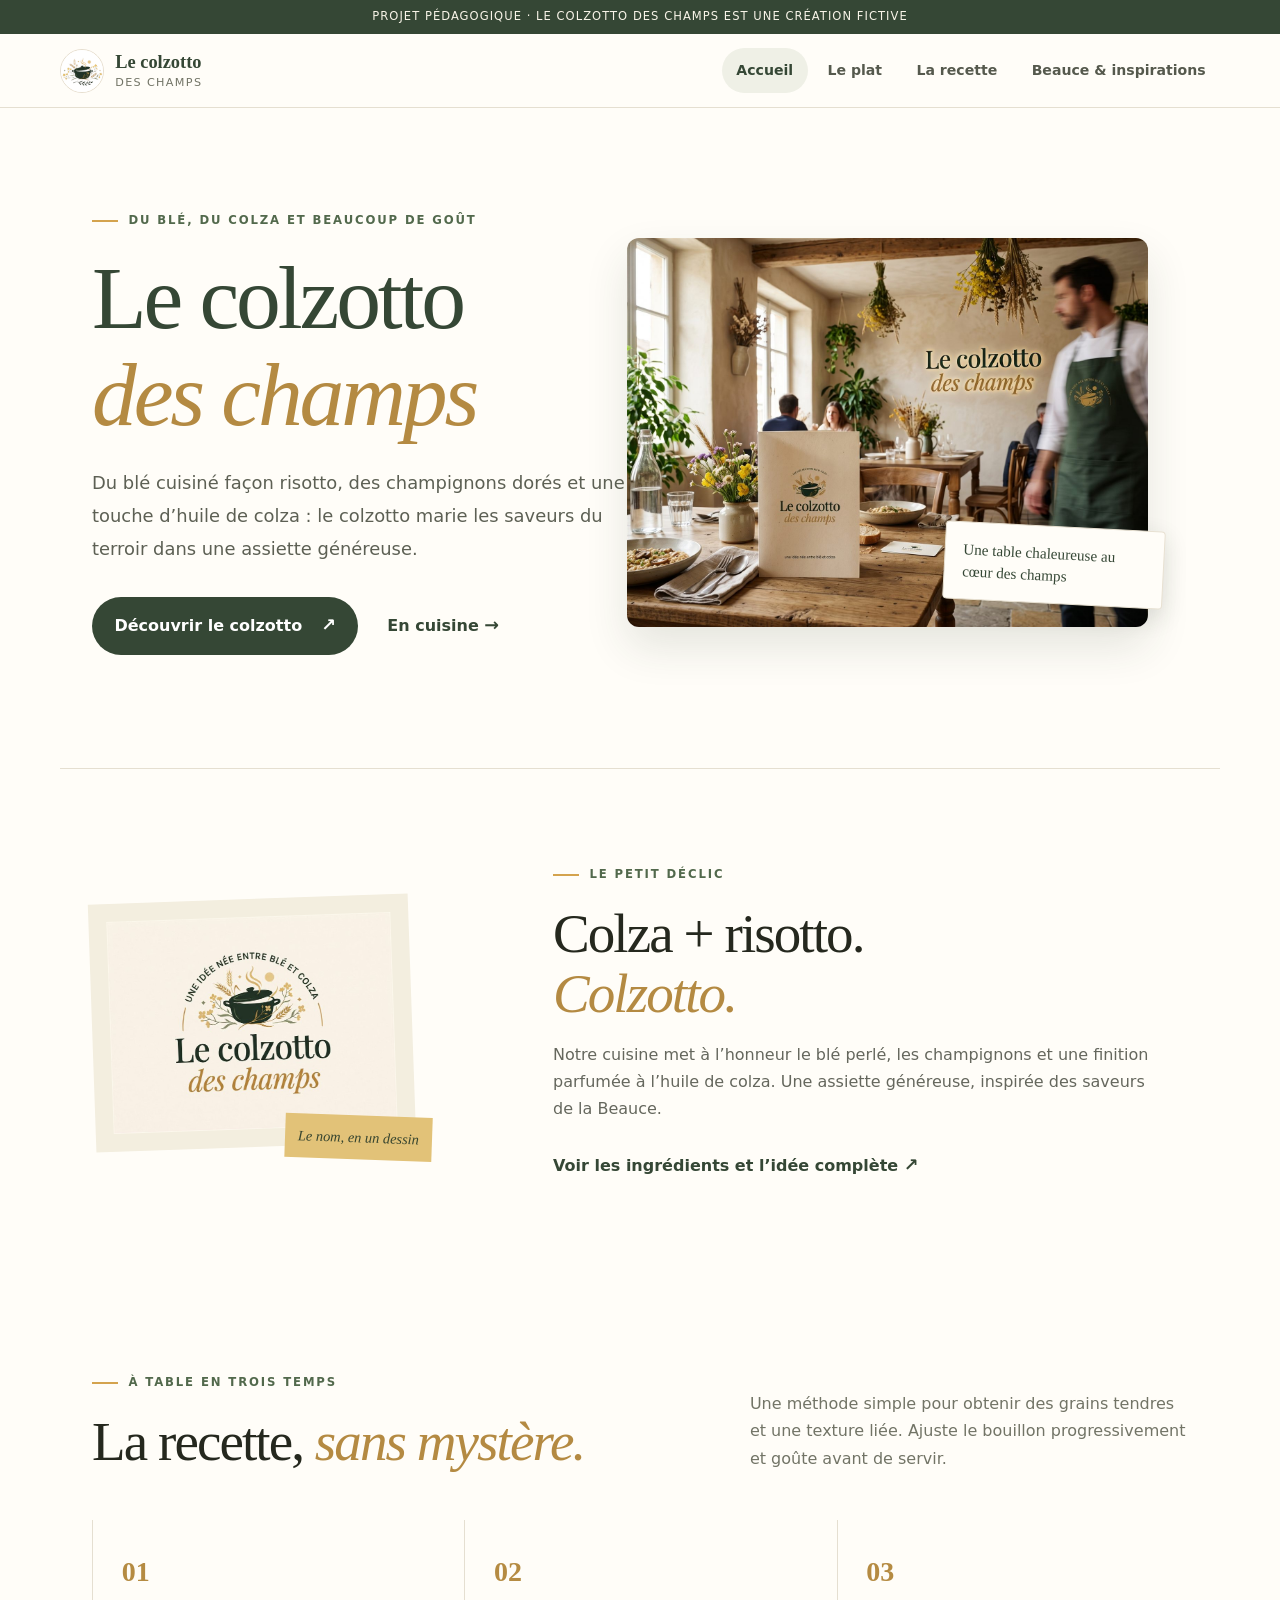
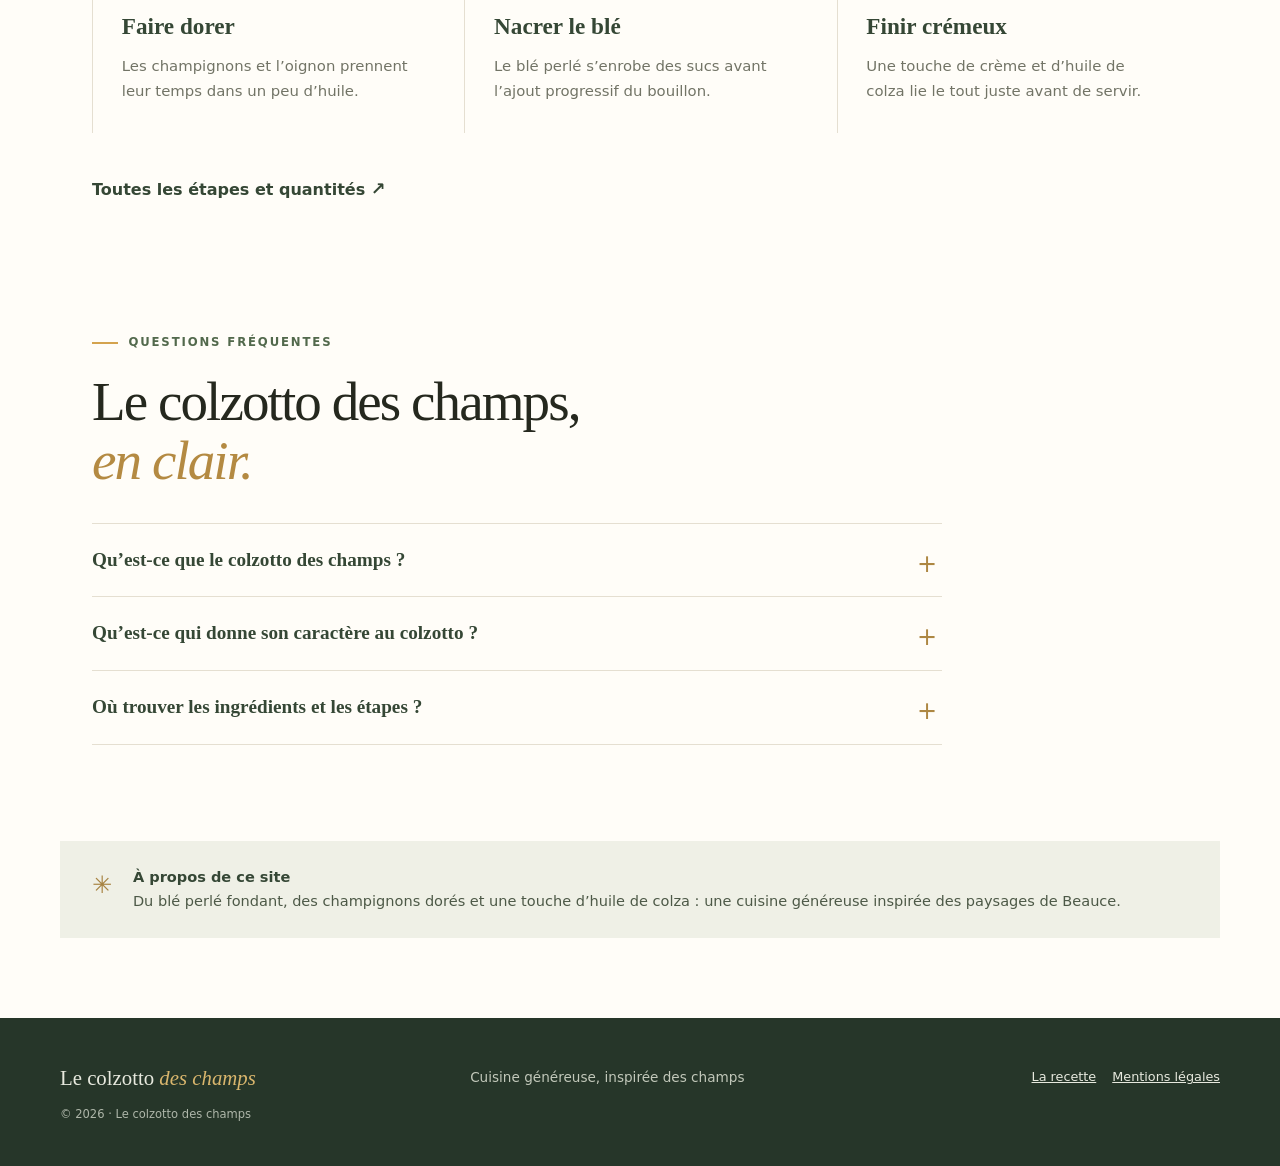
==== index.html @ 381b170e "Initial commit" ====
<!doctype html>
<html lang="fr">
<head>
  <meta charset="utf-8">
  <meta name="viewport" content="width=device-width, initial-scale=1">
  <meta name="theme-color" content="#f5f1e7">
  <meta name="description" content="Découvrez le colzotto des champs : blé perlé crémeux, champignons dorés et huile de colza, inspirés des saveurs de Beauce.">
  <title>Le colzotto des champs — Cuisine de Beauce</title>
  <link rel="icon" href="img/colzotto.svg" type="image/svg+xml">
  <link rel="stylesheet" href="css/style.css">
  
</head>
<body>
  <div class="fiction-strip">Projet pédagogique · Le colzotto des champs est une création fictive</div>
  <header class="site-header"><a class="brand" href="index.html" aria-label="Le colzotto des champs, accueil"><img src="img/Logo-mark.png" alt="" width="48" height="48"><span><strong>Le colzotto</strong><small>des champs</small></span></a>
    <button class="menu-toggle" type="button" aria-expanded="false" aria-controls="menu" aria-label="Ouvrir le menu"><i></i><i></i></button>
    <nav aria-label="Navigation principale"><ul id="menu"><li><a aria-current="page" href="index.html">Accueil</a></li><li><a href="le-plat.html">Le plat</a></li><li><a href="recette.html">La recette</a></li><li><a href="beauce.html">Beauce & inspirations</a></li></ul></nav>
  </header>
  <main>
    <section class="hero"><div class="hero-copy"><p class="eyebrow"><span></span> Du blé, du colza et beaucoup de goût</p><h1>Le colzotto<br><em>des champs</em></h1><p class="hero-lead">Du blé cuisiné façon risotto, des champignons dorés et une touche d’huile de colza : le colzotto marie les saveurs du terroir dans une assiette généreuse.</p><div class="hero-actions"><a class="button" href="le-plat.html">Découvrir le colzotto <span aria-hidden="true">↗</span></a><a class="text-link" href="recette.html">En cuisine <span aria-hidden="true">→</span></a></div></div>
      <figure class="hero-art restaurant-portrait"><img src="img/ImageRestaurant-web.jpg" alt="Salle lumineuse aux tables en bois et à la décoration végétale" width="1500" height="1120" fetchpriority="high"><figcaption class="art-note">Une table chaleureuse au cœur des champs</figcaption></figure>
    </section>
    <section class="origin-section section"><div class="origin-logo"><img src="img/Logo-web.jpg" alt="Emblème du colzotto des champs, une marmite entourée de blé et de fleurs de colza" loading="lazy"><span>Le nom, en un dessin</span></div><div class="origin-copy"><p class="eyebrow"><span></span> Le petit déclic</p><h2>Colza + risotto.<br><em>Colzotto.</em></h2><p>Notre cuisine met à l’honneur le blé perlé, les champignons et une finition parfumée à l’huile de colza. Une assiette généreuse, inspirée des saveurs de la Beauce.</p><a class="under-link" href="le-plat.html">Voir les ingrédients et l’idée complète <span>↗</span></a></div></section>
    <section class="steps section"><div class="section-heading"><div><p class="eyebrow"><span></span> À table en trois temps</p><h2>La recette, <em>sans mystère.</em></h2></div><p>Une méthode simple pour obtenir des grains tendres et une texture liée. Ajuste le bouillon progressivement et goûte avant de servir.</p></div><div class="steps-grid"><article><b>01</b><h3>Faire dorer</h3><p>Les champignons et l’oignon prennent leur temps dans un peu d’huile.</p></article><article><b>02</b><h3>Nacrer le blé</h3><p>Le blé perlé s’enrobe des sucs avant l’ajout progressif du bouillon.</p></article><article><b>03</b><h3>Finir crémeux</h3><p>Une touche de crème et d’huile de colza lie le tout juste avant de servir.</p></article></div><a class="under-link" href="recette.html">Toutes les étapes et quantités <span>↗</span></a></section>
    <section class="faq section" aria-labelledby="faq-title"><p class="eyebrow"><span></span> Questions fréquentes</p><h2 id="faq-title">Le colzotto des champs,<br><em>en clair.</em></h2><div class="faq-list"><details><summary>Qu’est-ce que le colzotto des champs ?</summary><p>Le colzotto associe du blé perlé cuit doucement dans un bouillon, des champignons, de l’oignon, une pointe de crème et une touche d’huile de colza.</p></details><details><summary>Qu’est-ce qui donne son caractère au colzotto ?</summary><p>Le blé perlé cuit doucement dans le bouillon, puis les champignons dorés et l’huile de colza apportent profondeur et caractère.</p></details><details><summary>Où trouver les ingrédients et les étapes ?</summary><p>La <a href="recette.html">recette détaillée du colzotto</a> donne les quantités pour deux personnes, le temps estimé et chaque étape de préparation.</p></details></div></section>
    <section class="notice"><span aria-hidden="true">✳</span><p><strong>À propos de ce site</strong><br>Du blé perlé fondant, des champignons dorés et une touche d’huile de colza : une cuisine généreuse inspirée des paysages de Beauce.</p></section>
  </main>
  <footer class="site-footer"><a class="footer-brand" href="index.html">Le colzotto <em>des champs</em></a><p>Cuisine généreuse, inspirée des champs</p><nav aria-label="Liens de pied de page"><a href="recette.html">La recette</a><a href="mentions-legales.html">Mentions légales</a></nav><small>© 2026 · Le colzotto des champs</small></footer>
  <script src="js/menu.js" defer></script>
</body></html>
---- css/style.css ----
:root{--cream:#f5f1e7;--paper:#fffdf8;--ink:#25281e;--muted:#727466;--green:#354735;--green2:#52694c;--gold:#d4a34e;--line:#e5dfd1;--serif:Georgia,'Times New Roman',serif;--sans:system-ui,-apple-system,BlinkMacSystemFont,'Segoe UI',Arial,sans-serif;--wide:1160px}
*{box-sizing:border-box}html{scroll-behavior:smooth}body{margin:0;background:var(--paper);color:var(--ink);font-family:var(--sans);line-height:1.7}img{display:block;max-width:100%}a{color:inherit}button,a{-webkit-tap-highlight-color:transparent}.fiction-strip{padding:.45rem 1rem;background:var(--green);color:#f8f4e8;text-align:center;font-size:.72rem;letter-spacing:.09em;text-transform:uppercase}.site-header{position:sticky;top:0;z-index:10;display:flex;align-items:center;justify-content:space-between;gap:2rem;padding:.9rem max(1.5rem,calc((100% - var(--wide))/2));background:rgba(255,253,248,.96);border-bottom:1px solid var(--line);backdrop-filter:blur(12px)}.brand{display:flex;align-items:center;gap:.7rem;text-decoration:none;color:var(--green);line-height:1.1}.brand img{width:44px;height:44px}.brand strong,.brand small{display:block}.brand strong{font-family:var(--serif);font-size:1.15rem}.brand small{margin-top:.25rem;color:var(--muted);font-size:.7rem;letter-spacing:.12em;text-transform:uppercase}.site-header nav ul{display:flex;align-items:center;gap:.35rem;margin:0;padding:0;list-style:none}.site-header nav a{display:block;padding:.65rem .9rem;border-radius:99px;text-decoration:none;font-size:.88rem;font-weight:600;color:#55594d}.site-header nav a:hover,.site-header nav a[aria-current=page]{background:#eff0e6;color:var(--green)}.menu-toggle{display:none;width:44px;height:44px;border:1px solid var(--line);border-radius:50%;background:none}.menu-toggle i{display:block;width:17px;height:1px;margin:5px auto;background:var(--green)}main{overflow:hidden}.hero{display:grid;grid-template-columns:1.02fr .98fr;align-items:center;gap:2rem;max-width:var(--wide);min-height:660px;margin:auto;padding:3.3rem 2rem 4rem}.hero-copy{position:relative;z-index:1;padding:2rem 0}.eyebrow{display:flex;align-items:center;gap:.65rem;margin:0 0 1.2rem;color:var(--green2);font-size:.73rem;font-weight:700;letter-spacing:.16em;text-transform:uppercase}.eyebrow>span{width:26px;height:2px;background:var(--gold)}h1,h2,h3,p{margin-top:0}h1,h2{font-family:var(--serif);font-weight:500;letter-spacing:-.035em;line-height:1.08}h1{margin-bottom:1.4rem;color:var(--green);font-size:clamp(3.3rem,7vw,6.2rem)}h1 em,h2 em{color:#b48a42;font-weight:500}h2{font-size:clamp(2.2rem,4.3vw,3.55rem)}.hero-lead{max-width:570px;color:#5d6054;font-size:1.12rem;line-height:1.85}.hero-actions{display:flex;align-items:center;gap:1.8rem;margin-top:2rem}.button{display:inline-flex;align-items:center;gap:1.2rem;min-height:52px;padding:.85rem 1.4rem;border-radius:99px;background:var(--green);color:white;text-decoration:none;font-weight:700;transition:transform .2s,background .2s}.button:hover{transform:translateY(-2px);background:#253426}.button span,.under-link span,.text-link span{font-size:1.1rem}.text-link,.under-link{color:var(--green);font-weight:700;text-decoration:none}.text-link:hover,.under-link:hover{text-decoration:underline;text-underline-offset:4px}.hero-art{position:relative;justify-self:end;width:min(100%,560px)}.hero-art img{width:100%;height:auto}.art-note{position:absolute;right:0;bottom:12%;padding:.8rem 1rem;border:1px solid #e8e1d2;border-radius:4px;background:var(--paper);color:var(--green);font-family:var(--serif);font-size:.9rem;line-height:1.45;transform:rotate(3deg)}.section{max-width:var(--wide);margin:auto;padding:6rem 2rem}.intro{display:grid;grid-template-columns:.55fr 1.45fr;gap:3rem;border-top:1px solid var(--line)}.section-kicker{color:#a78342;font-size:.7rem;font-weight:700;letter-spacing:.16em;text-transform:uppercase}.intro h2{margin-bottom:1.4rem}.intro>div:last-child>p:not(.section-kicker){max-width:690px;color:#65675d}.under-link{display:inline-block;margin-top:.8rem}.steps .section-heading{display:grid;grid-template-columns:1fr .7fr;align-items:end;gap:2rem;margin-bottom:3rem}.section-heading h2{margin:0}.section-heading>p{max-width:440px;margin:0;color:var(--muted)}.steps-grid{display:grid;grid-template-columns:repeat(3,1fr);gap:1.3rem;margin-bottom:1.8rem}.steps-grid article{padding:1.8rem;border:1px solid var(--line);background:#fffefa}.steps-grid b{display:grid;width:43px;height:43px;place-items:center;border-radius:50%;background:#eff0e6;color:var(--green);font-size:.78rem}.steps-grid h3{margin:1.35rem 0 .45rem;font-family:var(--serif);font-size:1.45rem;font-weight:600;color:var(--green)}.steps-grid p{margin:0;color:var(--muted);font-size:.93rem}.notice{display:flex;align-items:flex-start;gap:1.3rem;max-width:var(--wide);margin:0 auto 5rem;padding:1.5rem 2rem;background:#eff0e6;color:#4d5947}.notice>span{color:#a78342;font-size:1.5rem}.notice p{margin:0;font-size:.91rem}.notice strong{color:var(--green)}.site-footer{display:grid;grid-template-columns:1fr 1.4fr auto;align-items:center;gap:.6rem 2rem;padding:2.6rem max(2rem,calc((100% - var(--wide))/2));background:#263629;color:#e7e9de}.footer-brand{font-family:var(--serif);font-size:1.3rem;text-decoration:none}.footer-brand em{color:#d9b66d}.site-footer>p{margin:0;color:#c2c8ba;font-size:.85rem}.site-footer nav{display:flex;gap:1rem;justify-self:end}.site-footer nav a{color:#e7e9de;font-size:.8rem}.site-footer small{grid-column:1/-1;color:#aeb6a9;font-size:.72rem}.page-hero{position:relative;max-width:var(--wide);min-height:390px;margin:auto;padding:5.5rem 2rem 3rem}.page-hero h1{font-size:clamp(3.1rem,6vw,5.3rem)}.page-hero .hero-lead{max-width:680px}.breadcrumb{margin-top:2.6rem;color:#929386;font-size:.78rem}.breadcrumb a{color:var(--green);text-decoration:none}.breadcrumb span{padding:0 .4rem}.content-split{display:grid;grid-template-columns:1.15fr .85fr;gap:5rem;align-items:center;padding-top:3rem}.content-copy h2{margin-bottom:1.5rem}.content-copy>p:not(.section-kicker){color:#65675d}.inline-note{margin-top:1.8rem;padding:1.2rem 1.4rem;border-left:3px solid var(--gold);background:#f4f1e8;color:#5d6054;font-size:.9rem}.ingredient-card{padding:2rem;border:1px solid var(--line);background:#fffefa}.ingredient-card>.eyebrow{margin-bottom:1rem}.ingredient-list{margin:0;padding:0;list-style:none}.ingredient-list li{display:flex;align-items:center;gap:1rem;padding:1rem 0;border-bottom:1px solid var(--line)}.ingredient-list li>span{color:#b08b47;font-family:var(--serif);font-size:1.1rem}.ingredient-list strong,.ingredient-list small{display:block}.ingredient-list strong{color:var(--green)}.ingredient-list small{color:var(--muted);font-size:.8rem}.quote-panel{max-width:850px;margin:1rem auto 4rem;padding:4rem 2rem;text-align:center}.quote-mark{color:#c49d54;font-family:var(--serif);font-size:5rem;line-height:.7}.quote-panel blockquote{margin:1rem auto;max-width:700px;color:var(--green);font-family:var(--serif);font-size:clamp(1.6rem,3vw,2.4rem);line-height:1.35}.quote-panel p{color:var(--muted);font-size:.8rem}.next-card{display:flex;align-items:center;justify-content:space-between;gap:2rem;max-width:var(--wide);margin:0 auto 5rem;padding:2.5rem;background:#eff0e6}.next-card h2{margin-bottom:.6rem;font-size:2.1rem;color:var(--green)}.next-card p:not(.eyebrow){margin:0;color:var(--muted)}.next-card .eyebrow{margin-bottom:.7rem}.recipe-hero{min-height:450px}.recipe-facts{display:flex;flex-wrap:wrap;gap:.7rem;margin-top:1.5rem}.recipe-facts span{padding:.5rem .85rem;border:1px solid var(--line);border-radius:99px;color:var(--green);font-size:.82rem}.recipe-layout{display:grid;grid-template-columns:.75fr 1.25fr;gap:5rem;padding-top:3rem}.recipe-aside{align-self:start;padding:1.8rem;background:#eff0e6}.recipe-aside h2,.method h2{margin-bottom:.5rem;color:var(--green);font-size:2.2rem}.recipe-aside>p:not(.section-kicker){color:var(--muted);font-size:.9rem}.check-list{margin:1.5rem 0;padding:0;list-style:none}.check-list li{position:relative;padding:.6rem 0 .6rem 1.6rem;border-bottom:1px solid #dfe2d5;font-size:.9rem}.check-list li::before{position:absolute;left:0;content:'✓';color:#a78342;font-weight:700}.method-step{display:grid;grid-template-columns:48px 1fr;gap:1rem;padding:1.65rem 0;border-bottom:1px solid var(--line)}.method-step>span{display:grid;width:40px;height:40px;place-items:center;border-radius:50%;background:#eff0e6;color:var(--green);font-size:.78rem;font-weight:700}.method-step h3{margin:0 0 .35rem;color:var(--green);font-family:var(--serif);font-size:1.3rem}.method-step p{margin:0;color:#66685d;font-size:.94rem}.tip-row{display:grid;grid-template-columns:1fr 1fr;gap:1.5rem;max-width:var(--wide);margin:0 auto 3rem;padding:0 2rem}.tip-row>div{padding:1.6rem;border:1px solid var(--line)}.tip-icon{color:#b08b47}.tip-row h3{margin:.5rem 0;color:var(--green);font-family:var(--serif);font-size:1.25rem}.tip-row p{margin:0;color:var(--muted);font-size:.9rem}.beauce-hero{background:radial-gradient(ellipse at 90% 20%,#eeebd9 0,transparent 42%)}.beauce-content{padding-top:4rem}.landscape-card{padding:1rem;background:#f2f0e6}.landscape-card p{margin:.7rem .3rem .2rem;color:var(--muted);font-size:.76rem}.legal-content{max-width:900px;padding-top:2rem}.legal-alert{padding:1rem 1.3rem;background:#f7edcf;color:#66552f;font-size:.9rem}.legal-content article{padding:1.4rem 0;border-bottom:1px solid var(--line)}.legal-content h2{margin-bottom:.6rem;color:var(--green);font-size:1.55rem}.legal-content article p{margin:0;color:#66685d}.legal-content a{color:var(--green)}@media(max-width:850px){.site-header{padding:.8rem 1.25rem}.menu-toggle{display:block}.site-header nav ul{display:none;position:absolute;top:calc(100% + .35rem);right:1rem;left:1rem;align-items:stretch;padding:.7rem;border:1px solid var(--line);background:var(--paper);box-shadow:0 12px 30px #1823151c}.site-header nav ul.show{display:flex;flex-direction:column}.site-header nav a{border-radius:8px}.hero{min-height:auto;padding:4rem 1.5rem 3rem}.hero-art{width:100%}.intro,.content-split,.recipe-layout{gap:2.5rem}.page-hero{padding:4rem 1.5rem 2rem}.site-footer{padding-inline:1.5rem}}@media(max-width:620px){.fiction-strip{font-size:.62rem}.hero{grid-template-columns:1fr;gap:0;padding-top:2.3rem}.hero-copy{padding:1rem 0 0}.hero h1{font-size:clamp(3.4rem,16vw,5rem)}.hero-art{justify-self:center;width:min(100%,440px);margin-top:-1rem}.art-note{right:2%;bottom:8%}.hero-actions{align-items:flex-start;flex-direction:column;gap:1rem}.intro,.content-split,.recipe-layout{grid-template-columns:1fr}.section{padding:4rem 1.4rem}.intro{gap:1rem}.steps .section-heading{grid-template-columns:1fr;gap:1rem}.steps-grid{grid-template-columns:1fr}.steps-grid article{padding:1.3rem}.notice{margin:0 1.2rem 3rem;padding:1.2rem}.site-footer{grid-template-columns:1fr;gap:.6rem;padding:2rem 1.4rem}.site-footer nav{justify-self:start;margin:.5rem 0}.site-footer small{grid-column:auto;margin-top:.5rem}.page-hero{min-height:auto;padding:3.5rem 1.4rem 2rem}.page-hero h1{font-size:clamp(3rem,13vw,4.5rem)}.breadcrumb{margin-top:1.8rem}.ingredient-card{padding:1.4rem}.quote-panel{padding:3rem 1.4rem}.next-card{align-items:flex-start;flex-direction:column;margin-inline:1.2rem;padding:1.5rem}.recipe-aside{padding:1.4rem}.tip-row{grid-template-columns:1fr;padding:0 1.4rem}.legal-content{padding-top:1rem}}
@media(prefers-reduced-motion:reduce){html{scroll-behavior:auto}*,*::before,*::after{transition:none!important}}
/* Signature visuelle et navigation éditoriale. */
.brand img{border:1px solid #e6decf;border-radius:50%;object-fit:cover;object-position:center;background:#f5f1e7}
.art-note small{color:#77786b;font-family:var(--sans);font-size:.68rem;font-weight:500}
.origin-section{display:grid;grid-template-columns:.75fr 1.25fr;align-items:center;gap:5rem;border-top:1px solid var(--line)}
.origin-logo{position:relative;max-width:320px;padding:1.1rem;background:#f3eedf;transform:rotate(-2deg)}
.origin-logo img{width:100%;height:auto}
.origin-logo span{position:absolute;right:-1rem;bottom:-1rem;padding:.6rem .8rem;background:#e2c278;color:#37452f;font-family:var(--serif);font-size:.9rem;font-style:italic;transform:rotate(4deg)}
.origin-copy h2{margin-bottom:1.1rem}.origin-copy>p:not(.eyebrow){max-width:600px;color:#65675d}








.steps-grid article{border:0;border-left:1px solid var(--line);background:transparent}.steps-grid b{width:auto;height:auto;display:block;border-radius:0;background:none;color:#b58b42;font-family:var(--serif);font-size:1.75rem}
.steps-grid h3{margin-top:.7rem}
.recipe-hero{display:grid;grid-template-columns:1fr .9fr;align-items:center;gap:3rem;min-height:auto;padding-block:3.8rem}
.recipe-photo{margin:0}.recipe-photo img{width:100%;aspect-ratio:1.2/1;object-fit:cover;border-radius:48% 48% 8px 8px;box-shadow:0 22px 45px #26362921}
.recipe-photo figcaption,.landscape-card figcaption{margin-top:.8rem;color:#63665b;font-family:var(--serif);font-size:.9rem;font-style:italic}
.recipe-photo figcaption span,.landscape-card figcaption span{display:block;margin-top:.15rem;color:#898a7f;font-family:var(--sans);font-size:.7rem;font-style:normal}
.recipe-heading h1{font-size:clamp(3rem,5.2vw,5rem)}
.recipe-layout{align-items:start}
.recipe-aside{background:#f3efdf;border:0;border-radius:0 36px 0 0}
.recipe-aside h2{font-size:2.4rem}
.recipe-aside-note{padding:1rem 1.1rem;background:#e5e8db;color:#56604c;font-size:.86rem;line-height:1.6}
.recipe-aside-note strong{color:var(--green)}
.method-title{margin-bottom:1.4rem}.method-title h2{font-family:var(--serif);font-size:2.5rem;color:var(--green)}.method-title>p:last-child{max-width:520px;color:var(--muted)}
.method-step{position:relative;grid-template-columns:54px 1fr;padding:1.5rem 0;border-bottom:0}
.method-step::after{position:absolute;top:4.5rem;bottom:0;left:19px;width:1px;background:#ded6c5;content:''}
.method-step:last-of-type::after{display:none}
.method-step>span{z-index:1;width:40px;height:40px;border:1px solid #d8bd7e;border-radius:50%;background:var(--paper);color:#8b6c35}
.cook-note{display:flex;gap:1rem;margin-top:1.2rem;padding:1.2rem 1.4rem;background:#eff0e6;color:#4d5947}
.cook-note>span{color:#ac8845}.cook-note p{margin:0;font-size:.9rem}.cook-note strong{color:var(--green)}
.landscape-card{margin:0}.landscape-card img{width:100%;aspect-ratio:4/3;object-fit:cover}
.page-back{display:flex;align-items:center;gap:.5rem;width:min(var(--wide),100%);margin:0 auto;padding:.8rem 2rem;color:var(--green);font-size:.85rem;font-weight:700;text-decoration:none}
.page-back span{display:grid;width:28px;height:28px;place-items:center;border:1px solid var(--line);border-radius:50%;transition:transform .18s}
.page-back:hover span{transform:translateX(-3px)}
.faq{padding-top:2rem}
.faq h2{margin-bottom:2rem}
.faq-list{max-width:850px;border-top:1px solid var(--line)}
.faq-list details{border-bottom:1px solid var(--line)}
.faq-list summary{position:relative;padding:1.25rem 2.5rem 1.25rem 0;color:var(--green);font-family:var(--serif);font-size:1.2rem;font-weight:600;cursor:pointer;list-style:none}
.faq-list summary::-webkit-details-marker{display:none}
.faq-list summary::after{position:absolute;right:.3rem;content:'+';color:#ad8742;font-family:var(--sans);font-size:1.5rem;font-weight:400}
.faq-list details[open] summary::after{content:'−'}
.faq-list details p{max-width:740px;margin:0;padding:0 2rem 1.35rem 0;color:var(--muted);font-size:.95rem}
.faq-list a{color:var(--green);font-weight:700;text-underline-offset:3px}
@media(max-width:850px){.recipe-hero{grid-template-columns:1fr 1fr;gap:1.5rem}.origin-section{gap:2.5rem}}
@media(max-width:620px){.page-back{padding:.65rem 1.4rem}.faq{padding-top:1rem}.faq-list summary{font-size:1.08rem}.origin-section{grid-template-columns:1fr;gap:1.8rem}.origin-logo{width:min(75%,300px);justify-self:center}.steps-grid article{padding:1.2rem 0 1.2rem 1.1rem}.steps-grid article:first-child{border-left:0;padding-left:0}.recipe-hero{grid-template-columns:1fr;gap:1.8rem;padding-top:2.5rem}.recipe-photo{width:min(100%,440px);justify-self:center}.recipe-photo img{aspect-ratio:1/1}.recipe-heading h1{font-size:clamp(2.9rem,12vw,4rem)}.method-title h2{font-size:2rem}.method-step{grid-template-columns:45px 1fr;gap:.7rem}.method-step::after{left:18px}}

.restaurant-portrait img{display:block;width:100%;height:auto;aspect-ratio:auto;object-fit:contain;border-radius:12px;box-shadow:0 20px 44px #2b38271f}
.restaurant-portrait .art-note{right:-1rem;bottom:6%;max-width:220px;padding:1rem 1.1rem;background:#fffdf8;box-shadow:0 8px 24px #25342624;font-size:.95rem}
@media(max-width:620px){.restaurant-portrait{width:min(100%,480px);margin:0 auto}.restaurant-portrait .art-note{right:.5rem;bottom:4%}}
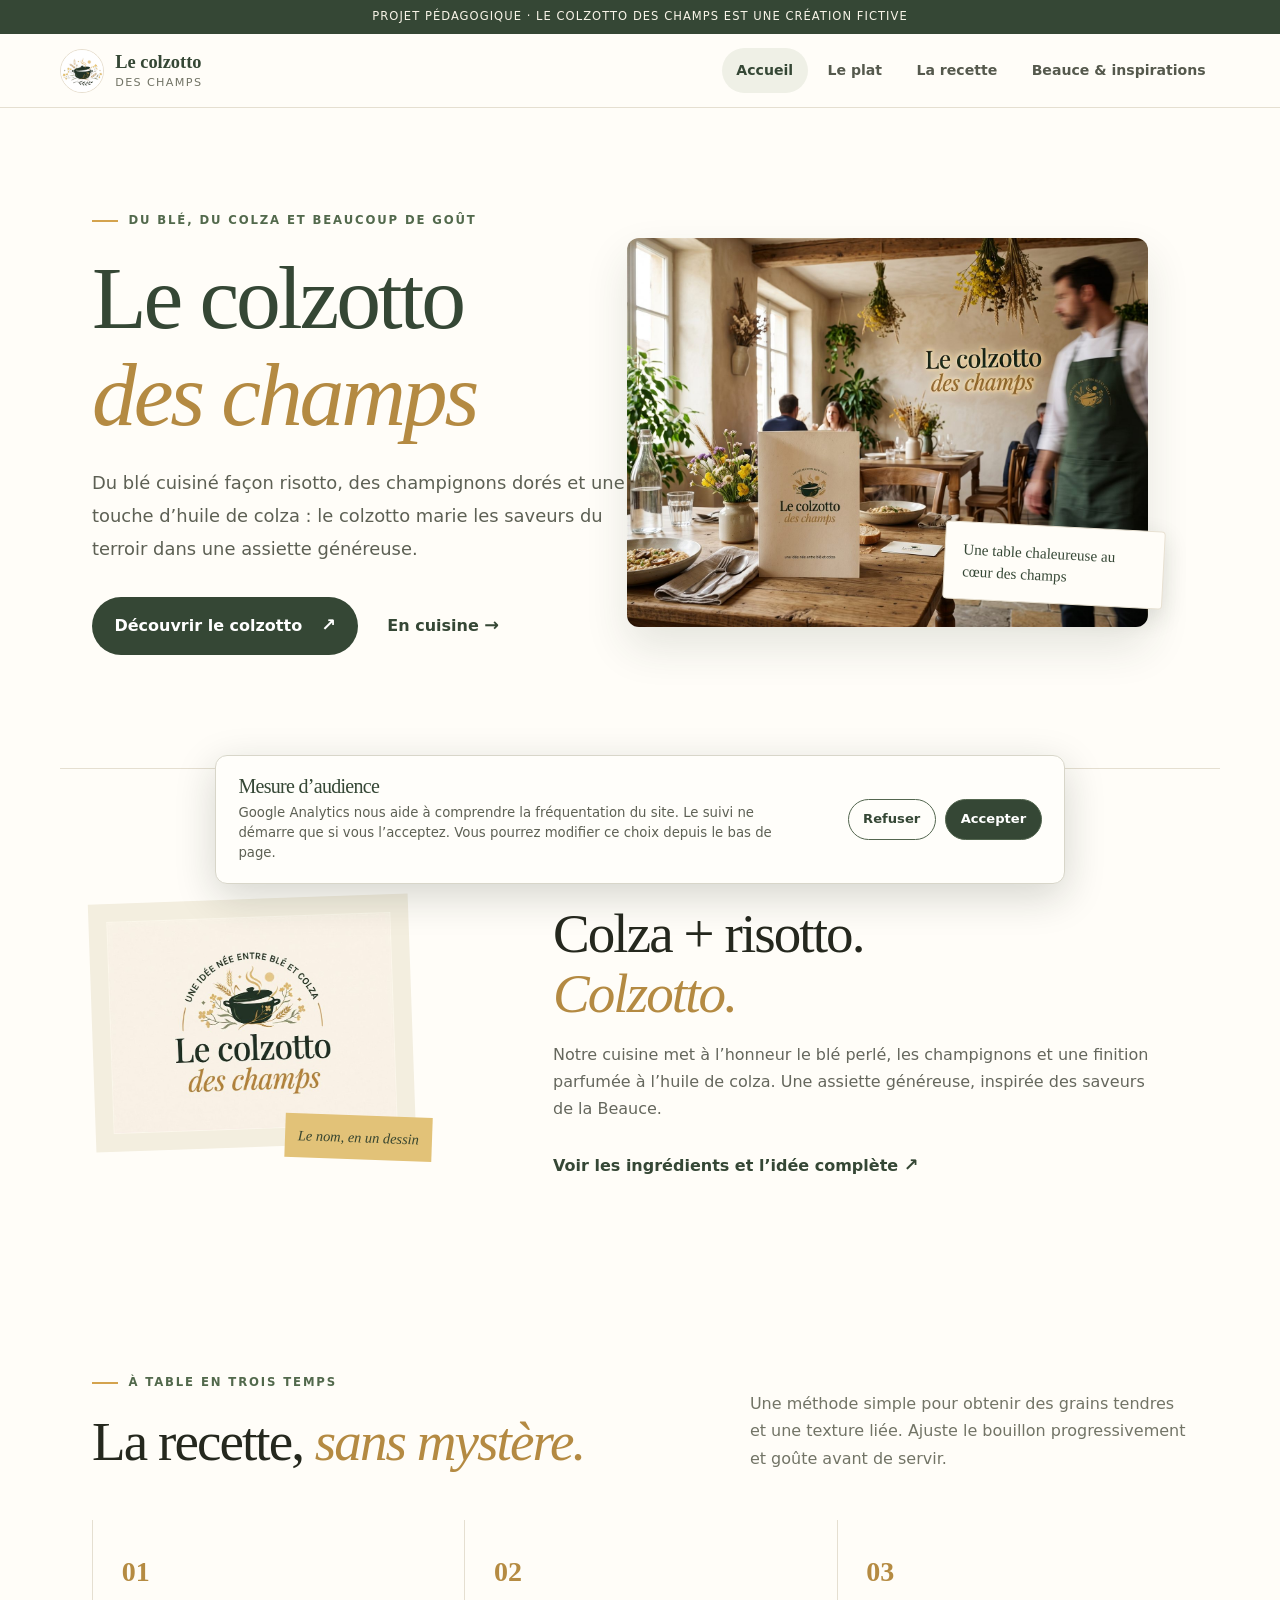
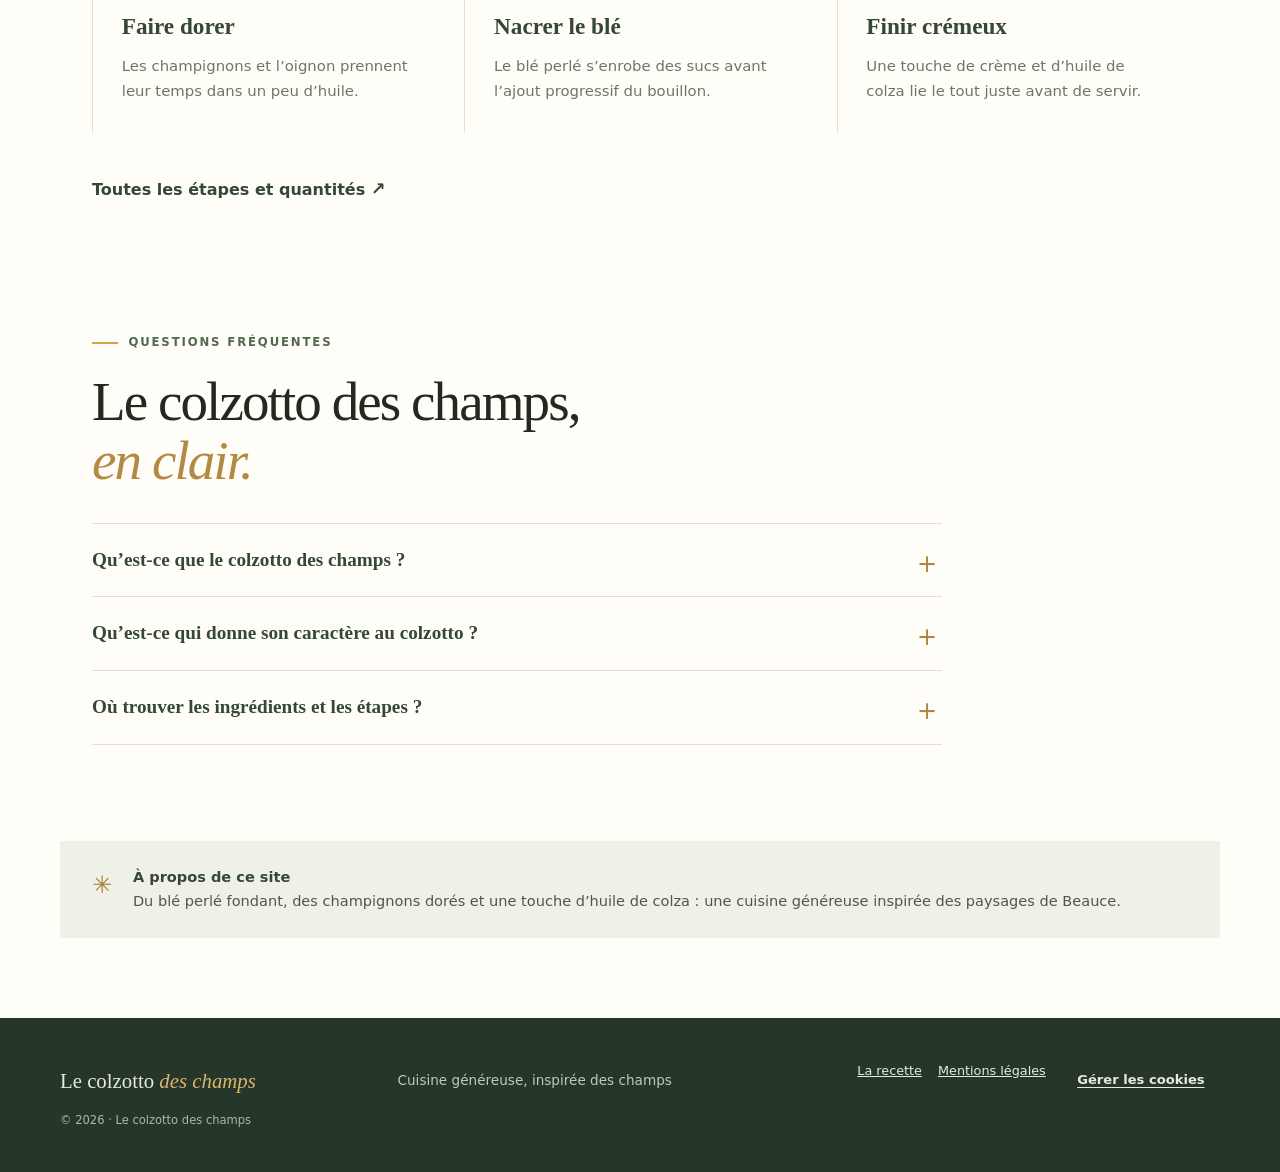
==== commit a62c7168: "Ajoute Google Analytics avec consentement" ====
--- a/index.html
+++ b/index.html
@@ -6,6 +6,13 @@
   <meta name="theme-color" content="#f5f1e7">
   <meta name="description" content="Découvrez le colzotto des champs : blé perlé crémeux, champignons dorés et huile de colza, inspirés des saveurs de Beauce.">
   <title>Le colzotto des champs — Cuisine de Beauce</title>
+  <link rel="canonical" href="https://lecolzottodeschamps.fr/">
+  <meta property="og:type" content="website">
+  <meta property="og:locale" content="fr_FR">
+  <meta property="og:title" content="Le colzotto des champs — Cuisine de Beauce">
+  <meta property="og:description" content="Découvrez le colzotto des champs : blé perlé crémeux, champignons dorés et huile de colza, inspirés des saveurs de Beauce.">
+  <meta property="og:url" content="https://lecolzottodeschamps.fr/">
+  <meta property="og:image" content="https://lecolzottodeschamps.fr/img/PlatColzotto-web.jpg">
   <link rel="icon" href="img/colzotto.svg" type="image/svg+xml">
   <link rel="stylesheet" href="css/style.css">
   
@@ -26,6 +33,7 @@
     <section class="notice"><span aria-hidden="true">✳</span><p><strong>À propos de ce site</strong><br>Du blé perlé fondant, des champignons dorés et une touche d’huile de colza : une cuisine généreuse inspirée des paysages de Beauce.</p></section>
   </main>
   <footer class="site-footer"><a class="footer-brand" href="index.html">Le colzotto <em>des champs</em></a><p>Cuisine généreuse, inspirée des champs</p><nav aria-label="Liens de pied de page"><a href="recette.html">La recette</a><a href="mentions-legales.html">Mentions légales</a></nav><small>© 2026 · Le colzotto des champs</small></footer>
+  <script src="js/analytics-consent.js" defer></script>
   <script src="js/menu.js" defer></script>
 </body></html>
 
--- a/css/style.css
+++ b/css/style.css
@@ -56,4 +56,5 @@
 .restaurant-portrait img{display:block;width:100%;height:auto;aspect-ratio:auto;object-fit:contain;border-radius:12px;box-shadow:0 20px 44px #2b38271f}
 .restaurant-portrait .art-note{right:-1rem;bottom:6%;max-width:220px;padding:1rem 1.1rem;background:#fffdf8;box-shadow:0 8px 24px #25342624;font-size:.95rem}
 @media(max-width:620px){.restaurant-portrait{width:min(100%,480px);margin:0 auto}.restaurant-portrait .art-note{right:.5rem;bottom:4%}}
+.analytics-consent{position:fixed;z-index:30;right:1rem;bottom:1rem;left:1rem;display:flex;align-items:center;justify-content:space-between;gap:1.5rem;max-width:850px;margin:auto;padding:1.25rem 1.4rem;border:1px solid #d8d6c9;border-radius:12px;background:#fffefa;color:var(--ink);box-shadow:0 12px 40px #1823152e}.analytics-consent__copy h2{margin:0 0 .35rem;color:var(--green);font-family:var(--serif);font-size:1.25rem}.analytics-consent__copy p{max-width:540px;margin:0;color:#5d6054;font-size:.83rem;line-height:1.5}.analytics-consent__actions{display:flex;flex-shrink:0;gap:.6rem}.analytics-consent button,.analytics-consent__settings{min-height:40px;padding:.55rem .9rem;border:1px solid #53664f;border-radius:99px;background:transparent;color:var(--green);font:inherit;font-size:.82rem;font-weight:700;cursor:pointer}.analytics-consent__actions button:last-child{background:var(--green);color:#fff}.analytics-consent button:hover,.analytics-consent__settings:hover{filter:brightness(.92)}.analytics-consent__settings{border-color:transparent;color:#e7e9de;text-decoration:underline;text-underline-offset:3px}@media(max-width:620px){.analytics-consent{align-items:stretch;flex-direction:column;gap:.9rem;right:.65rem;bottom:.65rem;left:.65rem;padding:1rem}.analytics-consent__actions{justify-content:flex-end}.analytics-consent__actions button{min-width:100px}}
 
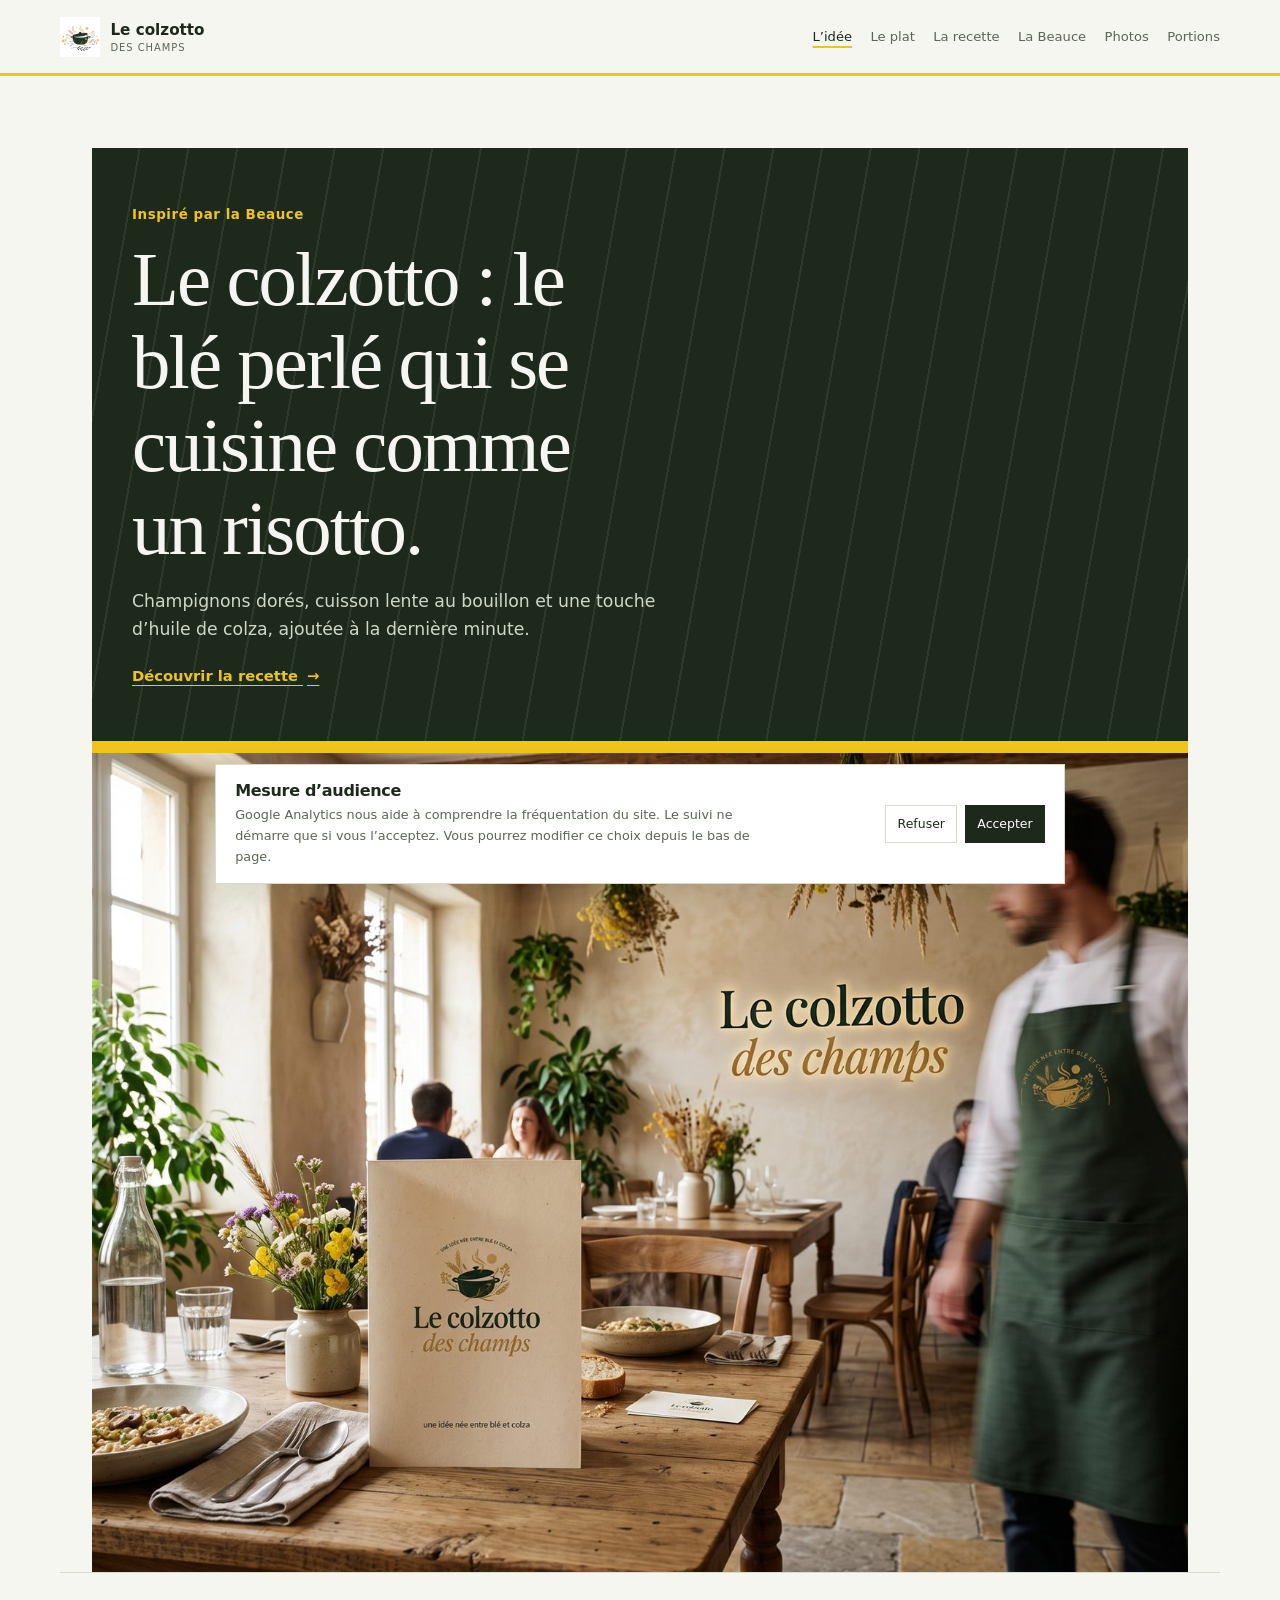
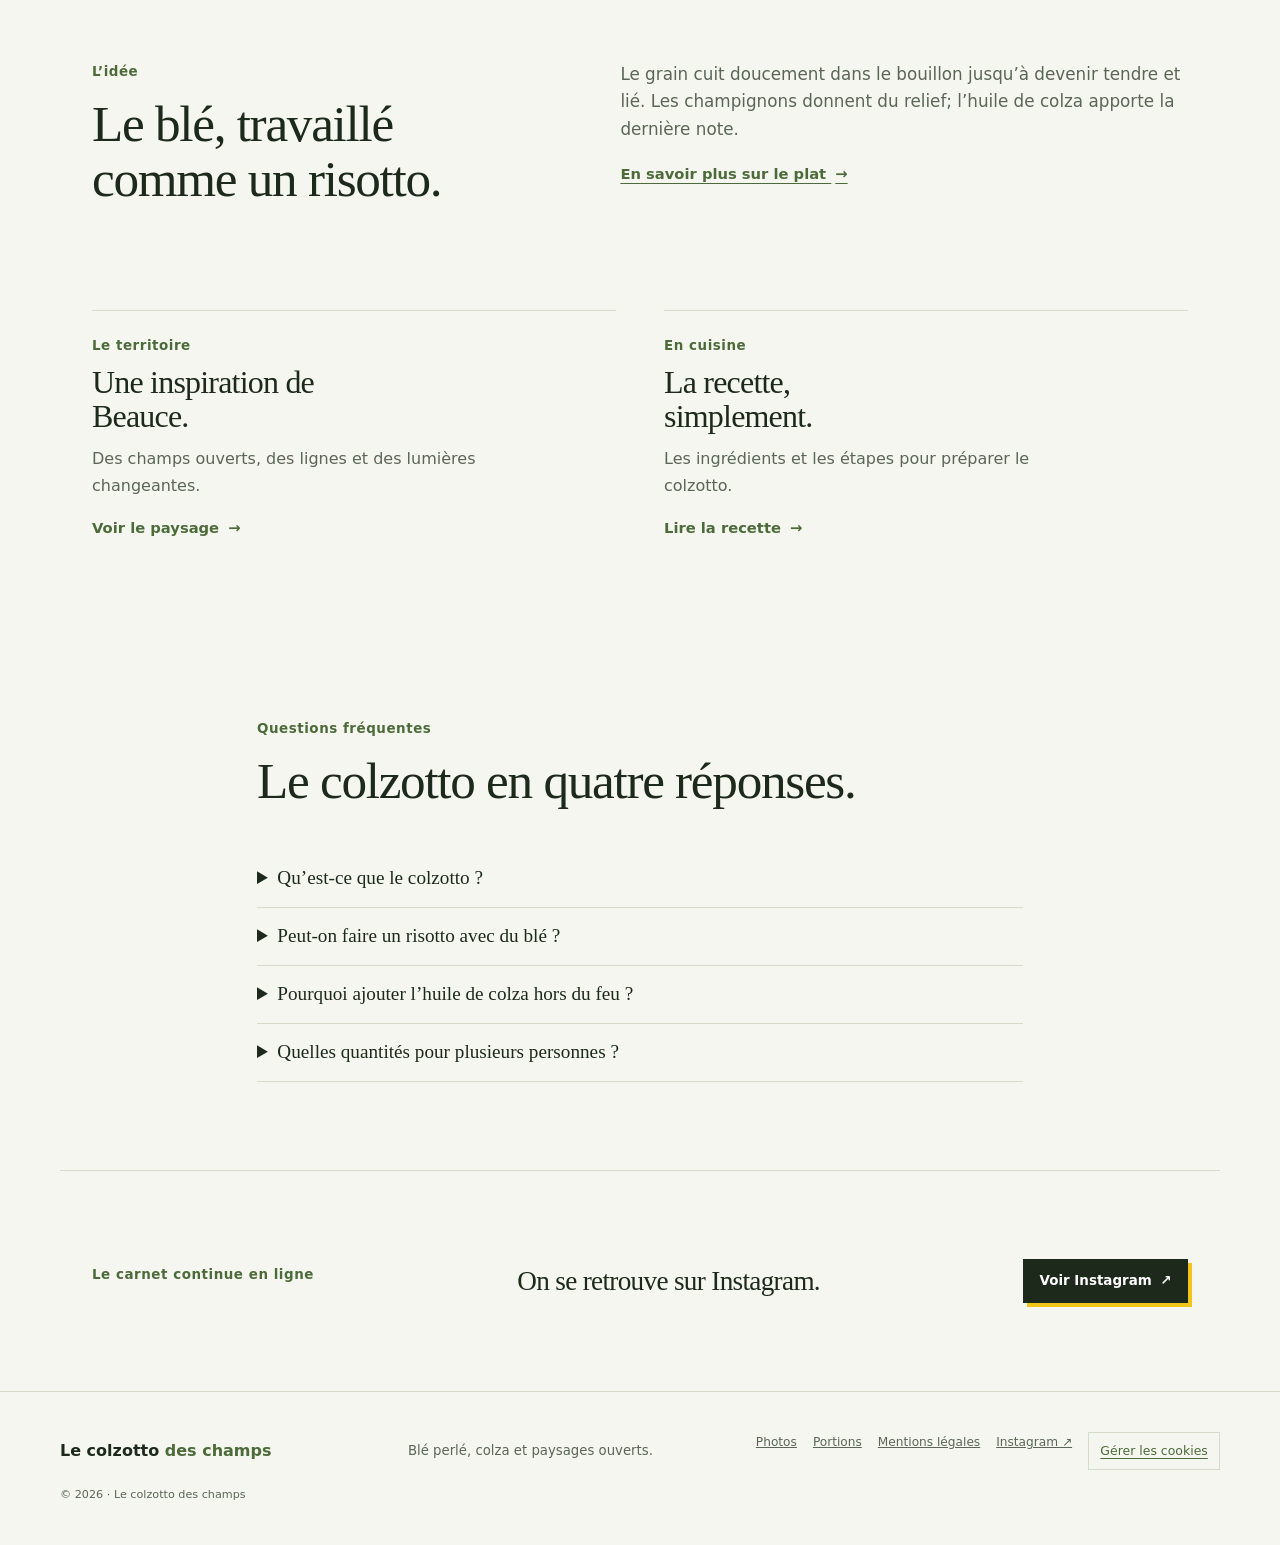
==== commit a51406d4: "new site" ====
--- a/index.html
+++ b/index.html
@@ -3,38 +3,41 @@
 <head>
   <meta charset="utf-8">
   <meta name="viewport" content="width=device-width, initial-scale=1">
-  <meta name="theme-color" content="#f5f1e7">
-  <meta name="description" content="Découvrez le colzotto des champs : blé perlé crémeux, champignons dorés et huile de colza, inspirés des saveurs de Beauce.">
-  <title>Le colzotto des champs — Cuisine de Beauce</title>
-  <link rel="canonical" href="https://lecolzottodeschamps.fr/">
+  <meta name="theme-color" content="#f4f6ef">
+  <meta name="description" content="Le colzotto : du blé perlé cuit comme un risotto, avec champignons dorés et huile de colza. Recette pour 2, portions ajustables.">
+  <title>Colzotto : blé perlé aux champignons et colza | Le colzotto des champs</title>
+  <link rel="canonical" href="https://lecolzottodeschamps.fr/"><link rel="alternate" hreflang="fr" href="https://lecolzottodeschamps.fr/"><link rel="alternate" hreflang="x-default" href="https://lecolzottodeschamps.fr/"><meta name="robots" content="index,follow,max-image-preview:large"><meta property="og:site_name" content="Le colzotto des champs"><meta name="twitter:card" content="summary_large_image">
   <meta property="og:type" content="website">
   <meta property="og:locale" content="fr_FR">
-  <meta property="og:title" content="Le colzotto des champs — Cuisine de Beauce">
-  <meta property="og:description" content="Découvrez le colzotto des champs : blé perlé crémeux, champignons dorés et huile de colza, inspirés des saveurs de Beauce.">
+  <meta property="og:title" content="Colzotto : blé perlé aux champignons et colza | Le colzotto des champs">
+  <meta property="og:description" content="Le colzotto : du blé perlé cuit comme un risotto, avec champignons dorés et huile de colza. Recette pour 2, portions ajustables.">
   <meta property="og:url" content="https://lecolzottodeschamps.fr/">
-  <meta property="og:image" content="https://lecolzottodeschamps.fr/img/PlatColzotto-web.jpg">
+  <meta property="og:image" content="https://lecolzottodeschamps.fr/img/PlatColzotto-web.jpg"><meta property="og:image:alt" content="Assiette de blé perlé crémeux aux champignons et huile de colza">
   <link rel="icon" href="img/colzotto.svg" type="image/svg+xml">
   <link rel="stylesheet" href="css/style.css">
-  
-</head>
+<script type="application/ld+json">[{"@context": "https://schema.org", "@type": "WebSite", "name": "Le colzotto des champs", "url": "https://lecolzottodeschamps.fr/", "inLanguage": "fr-FR"}, {"@context": "https://schema.org", "@type": "FAQPage", "mainEntity": [{"@type": "Question", "name": "Qu’est-ce que le colzotto ?", "acceptedAnswer": {"@type": "Answer", "text": "Un plat de blé perlé cuit comme un risotto : on ajoute le bouillon louche après louche, avec des champignons dorés, de l’oignon et un filet d’huile de colza hors du feu."}}, {"@type": "Question", "name": "Peut-on faire un risotto avec du blé ?", "acceptedAnswer": {"@type": "Answer", "text": "Oui. Le blé perlé libère de l’amidon à la cuisson lente et devient tendre et lié, tout en gardant de la tenue. Comptez 25 à 30 minutes."}}, {"@type": "Question", "name": "Pourquoi ajouter l’huile de colza hors du feu ?", "acceptedAnswer": {"@type": "Answer", "text": "Chauffée, elle perd son parfum. Ajoutée à la fin, elle reste présente dans l’assiette avec sa note dorée."}}, {"@type": "Question", "name": "Quelles quantités pour plusieurs personnes ?", "acceptedAnswer": {"@type": "Answer", "text": "La recette est écrite pour 2 personnes (160 g de blé perlé). Le calculateur de portions recalcule tout de 1 à 8 personnes."}}]}]</script></head>
 <body>
-  <div class="fiction-strip">Projet pédagogique · Le colzotto des champs est une création fictive</div>
-  <header class="site-header"><a class="brand" href="index.html" aria-label="Le colzotto des champs, accueil"><img src="img/Logo-mark.png" alt="" width="48" height="48"><span><strong>Le colzotto</strong><small>des champs</small></span></a>
+  <header class="site-header">
+    <a class="brand" href="index.html" aria-label="Le colzotto des champs, accueil"><img src="img/Logo-mark.png" alt="" width="48" height="48"><span><strong>Le colzotto</strong><small>des champs</small></span></a>
     <button class="menu-toggle" type="button" aria-expanded="false" aria-controls="menu" aria-label="Ouvrir le menu"><i></i><i></i></button>
-    <nav aria-label="Navigation principale"><ul id="menu"><li><a aria-current="page" href="index.html">Accueil</a></li><li><a href="le-plat.html">Le plat</a></li><li><a href="recette.html">La recette</a></li><li><a href="beauce.html">Beauce & inspirations</a></li></ul></nav>
+    <nav aria-label="Navigation principale"><ul id="menu"><li><a aria-current="page" href="index.html">L’idée</a></li><li><a href="le-plat.html">Le plat</a></li><li><a href="recette.html">La recette</a></li><li><a href="beauce.html">La Beauce</a></li><li><a href="carnet.html">Photos</a></li><li><a href="atelier.html">Portions</a></li></ul></nav>
   </header>
   <main>
-    <section class="hero"><div class="hero-copy"><p class="eyebrow"><span></span> Du blé, du colza et beaucoup de goût</p><h1>Le colzotto<br><em>des champs</em></h1><p class="hero-lead">Du blé cuisiné façon risotto, des champignons dorés et une touche d’huile de colza : le colzotto marie les saveurs du terroir dans une assiette généreuse.</p><div class="hero-actions"><a class="button" href="le-plat.html">Découvrir le colzotto <span aria-hidden="true">↗</span></a><a class="text-link" href="recette.html">En cuisine <span aria-hidden="true">→</span></a></div></div>
-      <figure class="hero-art restaurant-portrait"><img src="img/ImageRestaurant-web.jpg" alt="Salle lumineuse aux tables en bois et à la décoration végétale" width="1500" height="1120" fetchpriority="high"><figcaption class="art-note">Une table chaleureuse au cœur des champs</figcaption></figure>
+    <section class="home-hero">
+      <div class="home-hero-copy"><p class="section-kicker">Inspiré par la Beauce</p><h1>Le colzotto : le blé perlé qui se cuisine comme un risotto.</h1><p>Champignons dorés, cuisson lente au bouillon et une touche d’huile de colza, ajoutée à la dernière minute.</p><a class="text-link" href="recette.html">Découvrir la recette <span aria-hidden="true">→</span></a></div>
+      <figure class="home-hero-photo"><img src="img/ImageRestaurant-web.jpg" alt="Salle lumineuse avec des tables en bois et des plantes séchées" width="1500" height="1120" fetchpriority="high"></figure>
     </section>
-    <section class="origin-section section"><div class="origin-logo"><img src="img/Logo-web.jpg" alt="Emblème du colzotto des champs, une marmite entourée de blé et de fleurs de colza" loading="lazy"><span>Le nom, en un dessin</span></div><div class="origin-copy"><p class="eyebrow"><span></span> Le petit déclic</p><h2>Colza + risotto.<br><em>Colzotto.</em></h2><p>Notre cuisine met à l’honneur le blé perlé, les champignons et une finition parfumée à l’huile de colza. Une assiette généreuse, inspirée des saveurs de la Beauce.</p><a class="under-link" href="le-plat.html">Voir les ingrédients et l’idée complète <span>↗</span></a></div></section>
-    <section class="steps section"><div class="section-heading"><div><p class="eyebrow"><span></span> À table en trois temps</p><h2>La recette, <em>sans mystère.</em></h2></div><p>Une méthode simple pour obtenir des grains tendres et une texture liée. Ajuste le bouillon progressivement et goûte avant de servir.</p></div><div class="steps-grid"><article><b>01</b><h3>Faire dorer</h3><p>Les champignons et l’oignon prennent leur temps dans un peu d’huile.</p></article><article><b>02</b><h3>Nacrer le blé</h3><p>Le blé perlé s’enrobe des sucs avant l’ajout progressif du bouillon.</p></article><article><b>03</b><h3>Finir crémeux</h3><p>Une touche de crème et d’huile de colza lie le tout juste avant de servir.</p></article></div><a class="under-link" href="recette.html">Toutes les étapes et quantités <span>↗</span></a></section>
-    <section class="faq section" aria-labelledby="faq-title"><p class="eyebrow"><span></span> Questions fréquentes</p><h2 id="faq-title">Le colzotto des champs,<br><em>en clair.</em></h2><div class="faq-list"><details><summary>Qu’est-ce que le colzotto des champs ?</summary><p>Le colzotto associe du blé perlé cuit doucement dans un bouillon, des champignons, de l’oignon, une pointe de crème et une touche d’huile de colza.</p></details><details><summary>Qu’est-ce qui donne son caractère au colzotto ?</summary><p>Le blé perlé cuit doucement dans le bouillon, puis les champignons dorés et l’huile de colza apportent profondeur et caractère.</p></details><details><summary>Où trouver les ingrédients et les étapes ?</summary><p>La <a href="recette.html">recette détaillée du colzotto</a> donne les quantités pour deux personnes, le temps estimé et chaque étape de préparation.</p></details></div></section>
-    <section class="notice"><span aria-hidden="true">✳</span><p><strong>À propos de ce site</strong><br>Du blé perlé fondant, des champignons dorés et une touche d’huile de colza : une cuisine généreuse inspirée des paysages de Beauce.</p></section>
+    <section class="home-intro section">
+      <div><p class="section-kicker">L’idée</p><h2>Le blé, travaillé comme un risotto.</h2></div>
+      <div class="home-intro-copy"><p>Le grain cuit doucement dans le bouillon jusqu’à devenir tendre et lié. Les champignons donnent du relief; l’huile de colza apporte la dernière note.</p><a class="under-link" href="le-plat.html">En savoir plus sur le plat <span aria-hidden="true">→</span></a></div>
+    </section>
+    <section class="home-links section">
+      <a class="home-link-card" href="beauce.html"><p class="section-kicker">Le territoire</p><h2>Une inspiration de Beauce.</h2><p>Des champs ouverts, des lignes et des lumières changeantes.</p><span class="text-link">Voir le paysage <span aria-hidden="true">→</span></span></a>
+      <a class="home-link-card" href="recette.html"><p class="section-kicker">En cuisine</p><h2>La recette, simplement.</h2><p>Les ingrédients et les étapes pour préparer le colzotto.</p><span class="text-link">Lire la recette <span aria-hidden="true">→</span></span></a>
+    </section>
+    <section class="section faq" aria-labelledby="faq-t"><p class="section-kicker">Questions fréquentes</p><h2 id="faq-t">Le colzotto en quatre réponses.</h2><details><summary>Qu’est-ce que le colzotto ?</summary><p>Un plat de blé perlé cuit comme un risotto : on ajoute le bouillon louche après louche, avec des champignons dorés, de l’oignon et un filet d’huile de colza hors du feu.</p></details><details><summary>Peut-on faire un risotto avec du blé ?</summary><p>Oui. Le blé perlé libère de l’amidon à la cuisson lente et devient tendre et lié, tout en gardant de la tenue. Comptez 25 à 30 minutes.</p></details><details><summary>Pourquoi ajouter l’huile de colza hors du feu ?</summary><p>Chauffée, elle perd son parfum. Ajoutée à la fin, elle reste présente dans l’assiette avec sa note dorée.</p></details><details><summary>Quelles quantités pour plusieurs personnes ?</summary><p>La recette est écrite pour 2 personnes (160 g de blé perlé). Le calculateur de portions recalcule tout de 1 à 8 personnes.</p></details></section><section class="section home-social"><p class="section-kicker">Le carnet continue en ligne</p><h2>On se retrouve sur Instagram.</h2><a class="button" href="https://www.instagram.com/lecolzottodeschamps/" target="_blank" rel="noopener noreferrer">Voir Instagram <span aria-hidden="true">↗</span></a></section>
   </main>
-  <footer class="site-footer"><a class="footer-brand" href="index.html">Le colzotto <em>des champs</em></a><p>Cuisine généreuse, inspirée des champs</p><nav aria-label="Liens de pied de page"><a href="recette.html">La recette</a><a href="mentions-legales.html">Mentions légales</a></nav><small>© 2026 · Le colzotto des champs</small></footer>
-  <script src="js/analytics-consent.js" defer></script>
-  <script src="js/menu.js" defer></script>
-</body></html>
-
-
+  <footer class="site-footer"><a class="footer-brand" href="index.html">Le colzotto <em>des champs</em></a><p>Blé perlé, colza et paysages ouverts.</p><nav aria-label="Liens de pied de page"><a href="carnet.html">Photos</a><a href="atelier.html">Portions</a><a href="mentions-legales.html">Mentions légales</a><a href="https://www.instagram.com/lecolzottodeschamps/" target="_blank" rel="noopener noreferrer">Instagram ↗</a></nav><small>© 2026 · Le colzotto des champs</small></footer>
+  <script src="js/analytics-consent.js" defer></script><script src="js/menu.js" defer></script>
+</body>
+</html>
--- a/css/style.css
+++ b/css/style.css
@@ -1,60 +1,192 @@
-:root{--cream:#f5f1e7;--paper:#fffdf8;--ink:#25281e;--muted:#727466;--green:#354735;--green2:#52694c;--gold:#d4a34e;--line:#e5dfd1;--serif:Georgia,'Times New Roman',serif;--sans:system-ui,-apple-system,BlinkMacSystemFont,'Segoe UI',Arial,sans-serif;--wide:1160px}
-*{box-sizing:border-box}html{scroll-behavior:smooth}body{margin:0;background:var(--paper);color:var(--ink);font-family:var(--sans);line-height:1.7}img{display:block;max-width:100%}a{color:inherit}button,a{-webkit-tap-highlight-color:transparent}.fiction-strip{padding:.45rem 1rem;background:var(--green);color:#f8f4e8;text-align:center;font-size:.72rem;letter-spacing:.09em;text-transform:uppercase}.site-header{position:sticky;top:0;z-index:10;display:flex;align-items:center;justify-content:space-between;gap:2rem;padding:.9rem max(1.5rem,calc((100% - var(--wide))/2));background:rgba(255,253,248,.96);border-bottom:1px solid var(--line);backdrop-filter:blur(12px)}.brand{display:flex;align-items:center;gap:.7rem;text-decoration:none;color:var(--green);line-height:1.1}.brand img{width:44px;height:44px}.brand strong,.brand small{display:block}.brand strong{font-family:var(--serif);font-size:1.15rem}.brand small{margin-top:.25rem;color:var(--muted);font-size:.7rem;letter-spacing:.12em;text-transform:uppercase}.site-header nav ul{display:flex;align-items:center;gap:.35rem;margin:0;padding:0;list-style:none}.site-header nav a{display:block;padding:.65rem .9rem;border-radius:99px;text-decoration:none;font-size:.88rem;font-weight:600;color:#55594d}.site-header nav a:hover,.site-header nav a[aria-current=page]{background:#eff0e6;color:var(--green)}.menu-toggle{display:none;width:44px;height:44px;border:1px solid var(--line);border-radius:50%;background:none}.menu-toggle i{display:block;width:17px;height:1px;margin:5px auto;background:var(--green)}main{overflow:hidden}.hero{display:grid;grid-template-columns:1.02fr .98fr;align-items:center;gap:2rem;max-width:var(--wide);min-height:660px;margin:auto;padding:3.3rem 2rem 4rem}.hero-copy{position:relative;z-index:1;padding:2rem 0}.eyebrow{display:flex;align-items:center;gap:.65rem;margin:0 0 1.2rem;color:var(--green2);font-size:.73rem;font-weight:700;letter-spacing:.16em;text-transform:uppercase}.eyebrow>span{width:26px;height:2px;background:var(--gold)}h1,h2,h3,p{margin-top:0}h1,h2{font-family:var(--serif);font-weight:500;letter-spacing:-.035em;line-height:1.08}h1{margin-bottom:1.4rem;color:var(--green);font-size:clamp(3.3rem,7vw,6.2rem)}h1 em,h2 em{color:#b48a42;font-weight:500}h2{font-size:clamp(2.2rem,4.3vw,3.55rem)}.hero-lead{max-width:570px;color:#5d6054;font-size:1.12rem;line-height:1.85}.hero-actions{display:flex;align-items:center;gap:1.8rem;margin-top:2rem}.button{display:inline-flex;align-items:center;gap:1.2rem;min-height:52px;padding:.85rem 1.4rem;border-radius:99px;background:var(--green);color:white;text-decoration:none;font-weight:700;transition:transform .2s,background .2s}.button:hover{transform:translateY(-2px);background:#253426}.button span,.under-link span,.text-link span{font-size:1.1rem}.text-link,.under-link{color:var(--green);font-weight:700;text-decoration:none}.text-link:hover,.under-link:hover{text-decoration:underline;text-underline-offset:4px}.hero-art{position:relative;justify-self:end;width:min(100%,560px)}.hero-art img{width:100%;height:auto}.art-note{position:absolute;right:0;bottom:12%;padding:.8rem 1rem;border:1px solid #e8e1d2;border-radius:4px;background:var(--paper);color:var(--green);font-family:var(--serif);font-size:.9rem;line-height:1.45;transform:rotate(3deg)}.section{max-width:var(--wide);margin:auto;padding:6rem 2rem}.intro{display:grid;grid-template-columns:.55fr 1.45fr;gap:3rem;border-top:1px solid var(--line)}.section-kicker{color:#a78342;font-size:.7rem;font-weight:700;letter-spacing:.16em;text-transform:uppercase}.intro h2{margin-bottom:1.4rem}.intro>div:last-child>p:not(.section-kicker){max-width:690px;color:#65675d}.under-link{display:inline-block;margin-top:.8rem}.steps .section-heading{display:grid;grid-template-columns:1fr .7fr;align-items:end;gap:2rem;margin-bottom:3rem}.section-heading h2{margin:0}.section-heading>p{max-width:440px;margin:0;color:var(--muted)}.steps-grid{display:grid;grid-template-columns:repeat(3,1fr);gap:1.3rem;margin-bottom:1.8rem}.steps-grid article{padding:1.8rem;border:1px solid var(--line);background:#fffefa}.steps-grid b{display:grid;width:43px;height:43px;place-items:center;border-radius:50%;background:#eff0e6;color:var(--green);font-size:.78rem}.steps-grid h3{margin:1.35rem 0 .45rem;font-family:var(--serif);font-size:1.45rem;font-weight:600;color:var(--green)}.steps-grid p{margin:0;color:var(--muted);font-size:.93rem}.notice{display:flex;align-items:flex-start;gap:1.3rem;max-width:var(--wide);margin:0 auto 5rem;padding:1.5rem 2rem;background:#eff0e6;color:#4d5947}.notice>span{color:#a78342;font-size:1.5rem}.notice p{margin:0;font-size:.91rem}.notice strong{color:var(--green)}.site-footer{display:grid;grid-template-columns:1fr 1.4fr auto;align-items:center;gap:.6rem 2rem;padding:2.6rem max(2rem,calc((100% - var(--wide))/2));background:#263629;color:#e7e9de}.footer-brand{font-family:var(--serif);font-size:1.3rem;text-decoration:none}.footer-brand em{color:#d9b66d}.site-footer>p{margin:0;color:#c2c8ba;font-size:.85rem}.site-footer nav{display:flex;gap:1rem;justify-self:end}.site-footer nav a{color:#e7e9de;font-size:.8rem}.site-footer small{grid-column:1/-1;color:#aeb6a9;font-size:.72rem}.page-hero{position:relative;max-width:var(--wide);min-height:390px;margin:auto;padding:5.5rem 2rem 3rem}.page-hero h1{font-size:clamp(3.1rem,6vw,5.3rem)}.page-hero .hero-lead{max-width:680px}.breadcrumb{margin-top:2.6rem;color:#929386;font-size:.78rem}.breadcrumb a{color:var(--green);text-decoration:none}.breadcrumb span{padding:0 .4rem}.content-split{display:grid;grid-template-columns:1.15fr .85fr;gap:5rem;align-items:center;padding-top:3rem}.content-copy h2{margin-bottom:1.5rem}.content-copy>p:not(.section-kicker){color:#65675d}.inline-note{margin-top:1.8rem;padding:1.2rem 1.4rem;border-left:3px solid var(--gold);background:#f4f1e8;color:#5d6054;font-size:.9rem}.ingredient-card{padding:2rem;border:1px solid var(--line);background:#fffefa}.ingredient-card>.eyebrow{margin-bottom:1rem}.ingredient-list{margin:0;padding:0;list-style:none}.ingredient-list li{display:flex;align-items:center;gap:1rem;padding:1rem 0;border-bottom:1px solid var(--line)}.ingredient-list li>span{color:#b08b47;font-family:var(--serif);font-size:1.1rem}.ingredient-list strong,.ingredient-list small{display:block}.ingredient-list strong{color:var(--green)}.ingredient-list small{color:var(--muted);font-size:.8rem}.quote-panel{max-width:850px;margin:1rem auto 4rem;padding:4rem 2rem;text-align:center}.quote-mark{color:#c49d54;font-family:var(--serif);font-size:5rem;line-height:.7}.quote-panel blockquote{margin:1rem auto;max-width:700px;color:var(--green);font-family:var(--serif);font-size:clamp(1.6rem,3vw,2.4rem);line-height:1.35}.quote-panel p{color:var(--muted);font-size:.8rem}.next-card{display:flex;align-items:center;justify-content:space-between;gap:2rem;max-width:var(--wide);margin:0 auto 5rem;padding:2.5rem;background:#eff0e6}.next-card h2{margin-bottom:.6rem;font-size:2.1rem;color:var(--green)}.next-card p:not(.eyebrow){margin:0;color:var(--muted)}.next-card .eyebrow{margin-bottom:.7rem}.recipe-hero{min-height:450px}.recipe-facts{display:flex;flex-wrap:wrap;gap:.7rem;margin-top:1.5rem}.recipe-facts span{padding:.5rem .85rem;border:1px solid var(--line);border-radius:99px;color:var(--green);font-size:.82rem}.recipe-layout{display:grid;grid-template-columns:.75fr 1.25fr;gap:5rem;padding-top:3rem}.recipe-aside{align-self:start;padding:1.8rem;background:#eff0e6}.recipe-aside h2,.method h2{margin-bottom:.5rem;color:var(--green);font-size:2.2rem}.recipe-aside>p:not(.section-kicker){color:var(--muted);font-size:.9rem}.check-list{margin:1.5rem 0;padding:0;list-style:none}.check-list li{position:relative;padding:.6rem 0 .6rem 1.6rem;border-bottom:1px solid #dfe2d5;font-size:.9rem}.check-list li::before{position:absolute;left:0;content:'✓';color:#a78342;font-weight:700}.method-step{display:grid;grid-template-columns:48px 1fr;gap:1rem;padding:1.65rem 0;border-bottom:1px solid var(--line)}.method-step>span{display:grid;width:40px;height:40px;place-items:center;border-radius:50%;background:#eff0e6;color:var(--green);font-size:.78rem;font-weight:700}.method-step h3{margin:0 0 .35rem;color:var(--green);font-family:var(--serif);font-size:1.3rem}.method-step p{margin:0;color:#66685d;font-size:.94rem}.tip-row{display:grid;grid-template-columns:1fr 1fr;gap:1.5rem;max-width:var(--wide);margin:0 auto 3rem;padding:0 2rem}.tip-row>div{padding:1.6rem;border:1px solid var(--line)}.tip-icon{color:#b08b47}.tip-row h3{margin:.5rem 0;color:var(--green);font-family:var(--serif);font-size:1.25rem}.tip-row p{margin:0;color:var(--muted);font-size:.9rem}.beauce-hero{background:radial-gradient(ellipse at 90% 20%,#eeebd9 0,transparent 42%)}.beauce-content{padding-top:4rem}.landscape-card{padding:1rem;background:#f2f0e6}.landscape-card p{margin:.7rem .3rem .2rem;color:var(--muted);font-size:.76rem}.legal-content{max-width:900px;padding-top:2rem}.legal-alert{padding:1rem 1.3rem;background:#f7edcf;color:#66552f;font-size:.9rem}.legal-content article{padding:1.4rem 0;border-bottom:1px solid var(--line)}.legal-content h2{margin-bottom:.6rem;color:var(--green);font-size:1.55rem}.legal-content article p{margin:0;color:#66685d}.legal-content a{color:var(--green)}@media(max-width:850px){.site-header{padding:.8rem 1.25rem}.menu-toggle{display:block}.site-header nav ul{display:none;position:absolute;top:calc(100% + .35rem);right:1rem;left:1rem;align-items:stretch;padding:.7rem;border:1px solid var(--line);background:var(--paper);box-shadow:0 12px 30px #1823151c}.site-header nav ul.show{display:flex;flex-direction:column}.site-header nav a{border-radius:8px}.hero{min-height:auto;padding:4rem 1.5rem 3rem}.hero-art{width:100%}.intro,.content-split,.recipe-layout{gap:2.5rem}.page-hero{padding:4rem 1.5rem 2rem}.site-footer{padding-inline:1.5rem}}@media(max-width:620px){.fiction-strip{font-size:.62rem}.hero{grid-template-columns:1fr;gap:0;padding-top:2.3rem}.hero-copy{padding:1rem 0 0}.hero h1{font-size:clamp(3.4rem,16vw,5rem)}.hero-art{justify-self:center;width:min(100%,440px);margin-top:-1rem}.art-note{right:2%;bottom:8%}.hero-actions{align-items:flex-start;flex-direction:column;gap:1rem}.intro,.content-split,.recipe-layout{grid-template-columns:1fr}.section{padding:4rem 1.4rem}.intro{gap:1rem}.steps .section-heading{grid-template-columns:1fr;gap:1rem}.steps-grid{grid-template-columns:1fr}.steps-grid article{padding:1.3rem}.notice{margin:0 1.2rem 3rem;padding:1.2rem}.site-footer{grid-template-columns:1fr;gap:.6rem;padding:2rem 1.4rem}.site-footer nav{justify-self:start;margin:.5rem 0}.site-footer small{grid-column:auto;margin-top:.5rem}.page-hero{min-height:auto;padding:3.5rem 1.4rem 2rem}.page-hero h1{font-size:clamp(3rem,13vw,4.5rem)}.breadcrumb{margin-top:1.8rem}.ingredient-card{padding:1.4rem}.quote-panel{padding:3rem 1.4rem}.next-card{align-items:flex-start;flex-direction:column;margin-inline:1.2rem;padding:1.5rem}.recipe-aside{padding:1.4rem}.tip-row{grid-template-columns:1fr;padding:0 1.4rem}.legal-content{padding-top:1rem}}
-@media(prefers-reduced-motion:reduce){html{scroll-behavior:auto}*,*::before,*::after{transition:none!important}}
-/* Signature visuelle et navigation éditoriale. */
-.brand img{border:1px solid #e6decf;border-radius:50%;object-fit:cover;object-position:center;background:#f5f1e7}
-.art-note small{color:#77786b;font-family:var(--sans);font-size:.68rem;font-weight:500}
-.origin-section{display:grid;grid-template-columns:.75fr 1.25fr;align-items:center;gap:5rem;border-top:1px solid var(--line)}
-.origin-logo{position:relative;max-width:320px;padding:1.1rem;background:#f3eedf;transform:rotate(-2deg)}
-.origin-logo img{width:100%;height:auto}
-.origin-logo span{position:absolute;right:-1rem;bottom:-1rem;padding:.6rem .8rem;background:#e2c278;color:#37452f;font-family:var(--serif);font-size:.9rem;font-style:italic;transform:rotate(4deg)}
-.origin-copy h2{margin-bottom:1.1rem}.origin-copy>p:not(.eyebrow){max-width:600px;color:#65675d}
+:root {
+  --paper: #f4f6ef;
+  --surface: #fff;
+  --ink: #1d2a1b;
+  --muted: #5b6656;
+  --accent: #4d6b3a;
+  --highlight: #f0c419;
+  --line: #d5dccb;
+  --wide: 1160px;
+  --serif: "Iowan Old Style", "Palatino Linotype", Palatino, Georgia, serif;
+  --sans: system-ui, -apple-system, BlinkMacSystemFont, "Segoe UI", Arial, sans-serif;
+}
 
+* { box-sizing: border-box; }
+html { scroll-behavior: smooth; }
+body { margin: 0; background: var(--paper); color: var(--ink); font: 16px/1.65 var(--sans); }
+img { display: block; max-width: 100%; }
+a { color: inherit; }
+button { font: inherit; }
+button, a { -webkit-tap-highlight-color: transparent; }
+main { overflow: clip; }
+h1, h2, h3, p { margin-top: 0; }
+h1, h2, h3 { color: var(--ink); font-weight: 600; letter-spacing: -.045em; line-height: 1.08; }
+h1, h2 { font-family: var(--serif); font-weight: 500; letter-spacing: -.025em; }
+h1 { font-size: clamp(2.7rem, 6vw, 5.2rem); }
+h2 { font-size: clamp(2rem, 4vw, 3.4rem); }
+h3 { font-size: 1.25rem; }
 
+.site-header { position: sticky; top: 0; z-index: 20; display: flex; min-height: 76px; align-items: center; justify-content: space-between; gap: 2rem; padding: .75rem max(1.5rem, calc((100% - var(--wide)) / 2)); border-bottom: 3px solid var(--highlight); background: #f4f6efee; backdrop-filter: blur(12px); }
+.brand { display: inline-flex; align-items: center; gap: .65rem; color: var(--ink); line-height: 1; text-decoration: none; }
+.brand img { width: 40px; height: 40px; }
+.brand strong, .brand small { display: block; }
+.brand strong { font: 700 .95rem var(--sans); }
+.brand small { margin-top: .25rem; color: var(--muted); font-size: .62rem; letter-spacing: .1em; text-transform: uppercase; }
+.site-header nav ul { display: flex; align-items: center; gap: 1.15rem; margin: 0; padding: 0; list-style: none; }
+.site-header nav a { color: var(--muted); font-size: .82rem; text-decoration: none; }
+.site-header nav a:hover, .site-header nav a[aria-current="page"] { color: var(--ink); text-decoration: underline; text-decoration-color: var(--highlight); text-decoration-thickness: 2px; text-underline-offset: 5px; }
+.menu-toggle { display: none; width: 42px; height: 42px; border: 1px solid var(--line); background: transparent; cursor: pointer; }
+.menu-toggle i { display: block; width: 17px; height: 1px; margin: 5px auto; background: var(--ink); }
 
+.section-kicker, .eyebrow { margin: 0 0 .8rem; color: var(--accent); font-size: .84rem; font-weight: 700; letter-spacing: .04em; }
+.section { max-width: var(--wide); margin: auto; padding: 5.5rem 2rem; }
+.text-link, .under-link { color: var(--accent); font-size: .92rem; font-weight: 600; text-underline-offset: 4px; }
+.text-link span, .under-link span { margin-left: .25rem; }
+.button { display: inline-flex; min-height: 44px; align-items: center; gap: .55rem; padding: .6rem .95rem; border: 1px solid var(--ink); background: var(--ink); color: #fff; font-size: .84rem; font-weight: 600; text-decoration: none; }
+.button:hover { background: var(--accent); border-color: var(--accent); }
 
+.home-hero { max-width: var(--wide); margin: auto; padding: 4.5rem 2rem 0; }
+.home-hero-copy { max-width: 820px; margin-bottom: 2.5rem; }
+.home-hero-copy h1 { max-width: 12ch; margin: 0 0 1rem; }
+.home-hero-copy > p:not(.section-kicker) { max-width: 570px; margin-bottom: 1.2rem; color: var(--muted); font-size: 1.08rem; }
+.home-hero-photo { margin: 0; }
+.home-hero-photo img { width: 100%; height: auto; }
+.home-intro { display: grid; grid-template-columns: .9fr 1.1fr; gap: 4rem; align-items: start; border-top: 1px solid var(--line); }
+.home-intro h2 { max-width: 14ch; margin: 0; }
+.home-intro-copy { max-width: 650px; color: var(--muted); }
+.home-intro-copy p { font-size: 1.05rem; }
+.home-links { display: grid; grid-template-columns: repeat(2, 1fr); gap: 3rem; padding-top: 1rem; }
+.home-link-card { display: block; padding: 1.5rem 0 0; border-top: 1px solid var(--line); text-decoration: none; }
+.home-link-card:hover h2 { color: var(--accent); }
+.home-link-card h2 { max-width: 14ch; margin: .45rem 0 .8rem; font-size: 2rem; }
+.home-link-card p:not(.section-kicker) { max-width: 40ch; margin-bottom: 1rem; color: var(--muted); }
+.home-link-card .section-kicker { margin-bottom: .4rem; }
+.home-social { display: flex; align-items: center; justify-content: space-between; gap: 1.5rem; border-top: 1px solid var(--line); }
+.home-social h2 { margin: 0; font-size: 1.7rem; }
 
+.page-hero { max-width: var(--wide); min-height: 280px; margin: auto; padding: 4.5rem 2rem 2.4rem; border-bottom: 1px solid var(--line); }
+.page-hero h1 { max-width: 14ch; margin: .5rem 0 .9rem; }
+.page-hero .hero-lead { max-width: 700px; margin-bottom: 0; color: var(--muted); font-size: 1.08rem; }
+.breadcrumb { margin-top: 1.2rem; color: var(--muted); font-size: .76rem; }
+.breadcrumb a { text-underline-offset: 3px; }
+.content-split { display: grid; grid-template-columns: 1.1fr .9fr; align-items: center; gap: 4rem; }
+.content-copy h2 { margin: .4rem 0 1rem; }
+.content-copy p:not(.section-kicker) { color: var(--muted); }
+.ingredient-card { padding: 1.5rem 1.75rem; border: 1px solid var(--line); background: var(--surface); }
+.ingredient-list { margin: 1rem 0 0; padding: 0; list-style: none; }
+.ingredient-list li { display: flex; gap: .8rem; padding: .7rem 0; border-bottom: 1px solid var(--line); }
+.ingredient-list li:last-child { border-bottom: 0; }
+.ingredient-list li > span { color: var(--accent); font-size: .8rem; }
+.ingredient-list strong, .ingredient-list small { display: block; }
+.ingredient-list small { color: var(--muted); }
+.quote-panel { max-width: var(--wide); margin: 0 auto 3rem; padding: 2.5rem 2rem; border-top: 1px solid var(--line); border-bottom: 1px solid var(--line); }
+.quote-panel blockquote { max-width: 760px; margin: 0 auto 1.3rem; color: var(--accent); font: italic clamp(1.5rem, 3vw, 2.4rem)/1.25 var(--serif); text-align: center; }
+.recipe-hero { display: grid; grid-template-columns: 1fr auto; align-items: end; gap: 1.5rem; }
+.recipe-facts { display: flex; flex-wrap: wrap; gap: .45rem 1rem; color: var(--muted); font-size: .78rem; }
+.recipe-layout { display: grid; grid-template-columns: .72fr 1.28fr; gap: 4rem; }
+.recipe-aside { position: sticky; top: 100px; align-self: start; padding: 1.4rem; border: 1px solid var(--line); background: var(--surface); }
+.recipe-aside h2, .method h2 { margin: .4rem 0 1rem; font-size: 2rem; }
+.check-list { padding: 0; list-style: none; }
+.check-list li { padding: .55rem 0; border-bottom: 1px solid var(--line); font-size: .89rem; }
+.method-step { display: grid; grid-template-columns: 42px 1fr; gap: .9rem; padding: 1rem 0; border-bottom: 1px solid var(--line); }
+.method-step > span { color: var(--accent); font-size: .9rem; }
+.method-step h3 { margin: 0 0 .35rem; font-size: 1.15rem; }
+.method-step p { margin: 0; color: var(--muted); }
+.recipe-aside-note, .cook-note { margin-top: 1rem; padding: .9rem 0 0; border-top: 1px solid var(--line); color: var(--muted); font-size: .85rem; }
 
+.beauce-map { margin: 0; overflow: hidden; background: #e8ece5; }
+.beauce-map img { width: 100%; height: auto; }
+.field-note { max-width: 690px; color: var(--muted); }
+.photo-feature { padding-top: 3rem; }
+.photo-feature figure { max-width: 940px; margin: 0 auto; }
+.photo-feature img { width: 100%; height: auto; }
+.photo-feature figcaption { padding-top: .65rem; color: var(--muted); font-size: .82rem; }
 
+.atelier-grid { display: grid; grid-template-columns: .8fr 1.2fr; gap: 2.5rem; align-items: start; }
+.atelier-controls, .atelier-result { padding: 1.5rem; border: 1px solid var(--line); background: var(--surface); }
+.servings-control { display: grid; grid-template-columns: 1fr auto; gap: .8rem; align-items: center; margin: 1rem 0 0; }
+.servings-control input { grid-column: 1 / -1; width: 100%; accent-color: var(--accent); }
+.servings-control output { font-size: 1.5rem; }
+.atelier-result h2 { margin: 0 0 .8rem; font-size: 2rem; }
+.atelier-result ul { padding-left: 1.2rem; }
+.atelier-result li { padding: .25rem 0; }
+.atelier-tip { padding: .8rem 0 0; border-top: 1px solid var(--line); color: var(--muted); }
+.copy-feedback { min-height: 1.4em; color: var(--accent); font-size: .82rem; }
 
-.steps-grid article{border:0;border-left:1px solid var(--line);background:transparent}.steps-grid b{width:auto;height:auto;display:block;border-radius:0;background:none;color:#b58b42;font-family:var(--serif);font-size:1.75rem}
-.steps-grid h3{margin-top:.7rem}
-.recipe-hero{display:grid;grid-template-columns:1fr .9fr;align-items:center;gap:3rem;min-height:auto;padding-block:3.8rem}
-.recipe-photo{margin:0}.recipe-photo img{width:100%;aspect-ratio:1.2/1;object-fit:cover;border-radius:48% 48% 8px 8px;box-shadow:0 22px 45px #26362921}
-.recipe-photo figcaption,.landscape-card figcaption{margin-top:.8rem;color:#63665b;font-family:var(--serif);font-size:.9rem;font-style:italic}
-.recipe-photo figcaption span,.landscape-card figcaption span{display:block;margin-top:.15rem;color:#898a7f;font-family:var(--sans);font-size:.7rem;font-style:normal}
-.recipe-heading h1{font-size:clamp(3rem,5.2vw,5rem)}
-.recipe-layout{align-items:start}
-.recipe-aside{background:#f3efdf;border:0;border-radius:0 36px 0 0}
-.recipe-aside h2{font-size:2.4rem}
-.recipe-aside-note{padding:1rem 1.1rem;background:#e5e8db;color:#56604c;font-size:.86rem;line-height:1.6}
-.recipe-aside-note strong{color:var(--green)}
-.method-title{margin-bottom:1.4rem}.method-title h2{font-family:var(--serif);font-size:2.5rem;color:var(--green)}.method-title>p:last-child{max-width:520px;color:var(--muted)}
-.method-step{position:relative;grid-template-columns:54px 1fr;padding:1.5rem 0;border-bottom:0}
-.method-step::after{position:absolute;top:4.5rem;bottom:0;left:19px;width:1px;background:#ded6c5;content:''}
-.method-step:last-of-type::after{display:none}
-.method-step>span{z-index:1;width:40px;height:40px;border:1px solid #d8bd7e;border-radius:50%;background:var(--paper);color:#8b6c35}
-.cook-note{display:flex;gap:1rem;margin-top:1.2rem;padding:1.2rem 1.4rem;background:#eff0e6;color:#4d5947}
-.cook-note>span{color:#ac8845}.cook-note p{margin:0;font-size:.9rem}.cook-note strong{color:var(--green)}
-.landscape-card{margin:0}.landscape-card img{width:100%;aspect-ratio:4/3;object-fit:cover}
-.page-back{display:flex;align-items:center;gap:.5rem;width:min(var(--wide),100%);margin:0 auto;padding:.8rem 2rem;color:var(--green);font-size:.85rem;font-weight:700;text-decoration:none}
-.page-back span{display:grid;width:28px;height:28px;place-items:center;border:1px solid var(--line);border-radius:50%;transition:transform .18s}
-.page-back:hover span{transform:translateX(-3px)}
-.faq{padding-top:2rem}
-.faq h2{margin-bottom:2rem}
-.faq-list{max-width:850px;border-top:1px solid var(--line)}
-.faq-list details{border-bottom:1px solid var(--line)}
-.faq-list summary{position:relative;padding:1.25rem 2.5rem 1.25rem 0;color:var(--green);font-family:var(--serif);font-size:1.2rem;font-weight:600;cursor:pointer;list-style:none}
-.faq-list summary::-webkit-details-marker{display:none}
-.faq-list summary::after{position:absolute;right:.3rem;content:'+';color:#ad8742;font-family:var(--sans);font-size:1.5rem;font-weight:400}
-.faq-list details[open] summary::after{content:'−'}
-.faq-list details p{max-width:740px;margin:0;padding:0 2rem 1.35rem 0;color:var(--muted);font-size:.95rem}
-.faq-list a{color:var(--green);font-weight:700;text-underline-offset:3px}
-@media(max-width:850px){.recipe-hero{grid-template-columns:1fr 1fr;gap:1.5rem}.origin-section{gap:2.5rem}}
-@media(max-width:620px){.page-back{padding:.65rem 1.4rem}.faq{padding-top:1rem}.faq-list summary{font-size:1.08rem}.origin-section{grid-template-columns:1fr;gap:1.8rem}.origin-logo{width:min(75%,300px);justify-self:center}.steps-grid article{padding:1.2rem 0 1.2rem 1.1rem}.steps-grid article:first-child{border-left:0;padding-left:0}.recipe-hero{grid-template-columns:1fr;gap:1.8rem;padding-top:2.5rem}.recipe-photo{width:min(100%,440px);justify-self:center}.recipe-photo img{aspect-ratio:1/1}.recipe-heading h1{font-size:clamp(2.9rem,12vw,4rem)}.method-title h2{font-size:2rem}.method-step{grid-template-columns:45px 1fr;gap:.7rem}.method-step::after{left:18px}}
+.legal-content { max-width: 930px; padding-top: 2rem; }
+.legal-alert { padding: 1rem; border-left: 2px solid var(--highlight); background: #f4f1e7; }
+.legal-content article { padding: 1.2rem 0; border-bottom: 1px solid var(--line); }
+.legal-content article h2 { margin: 0 0 .6rem; font-size: 1.35rem; }
+.legal-content article p { margin: 0; color: var(--muted); }
+.legal-content article a { color: var(--accent); }
 
-.restaurant-portrait img{display:block;width:100%;height:auto;aspect-ratio:auto;object-fit:contain;border-radius:12px;box-shadow:0 20px 44px #2b38271f}
-.restaurant-portrait .art-note{right:-1rem;bottom:6%;max-width:220px;padding:1rem 1.1rem;background:#fffdf8;box-shadow:0 8px 24px #25342624;font-size:.95rem}
-@media(max-width:620px){.restaurant-portrait{width:min(100%,480px);margin:0 auto}.restaurant-portrait .art-note{right:.5rem;bottom:4%}}
-.analytics-consent{position:fixed;z-index:30;right:1rem;bottom:1rem;left:1rem;display:flex;align-items:center;justify-content:space-between;gap:1.5rem;max-width:850px;margin:auto;padding:1.25rem 1.4rem;border:1px solid #d8d6c9;border-radius:12px;background:#fffefa;color:var(--ink);box-shadow:0 12px 40px #1823152e}.analytics-consent__copy h2{margin:0 0 .35rem;color:var(--green);font-family:var(--serif);font-size:1.25rem}.analytics-consent__copy p{max-width:540px;margin:0;color:#5d6054;font-size:.83rem;line-height:1.5}.analytics-consent__actions{display:flex;flex-shrink:0;gap:.6rem}.analytics-consent button,.analytics-consent__settings{min-height:40px;padding:.55rem .9rem;border:1px solid #53664f;border-radius:99px;background:transparent;color:var(--green);font:inherit;font-size:.82rem;font-weight:700;cursor:pointer}.analytics-consent__actions button:last-child{background:var(--green);color:#fff}.analytics-consent button:hover,.analytics-consent__settings:hover{filter:brightness(.92)}.analytics-consent__settings{border-color:transparent;color:#e7e9de;text-decoration:underline;text-underline-offset:3px}@media(max-width:620px){.analytics-consent{align-items:stretch;flex-direction:column;gap:.9rem;right:.65rem;bottom:.65rem;left:.65rem;padding:1rem}.analytics-consent__actions{justify-content:flex-end}.analytics-consent__actions button{min-width:100px}}
+.site-footer { display: grid; grid-template-columns: 1fr 1fr auto; align-items: center; gap: 1rem 2rem; padding: 2.5rem max(2rem, calc((100% - var(--wide)) / 2)); border-top: 1px solid var(--line); background: var(--paper); }
+.footer-brand { color: var(--ink); font-weight: 700; text-decoration: none; }
+.footer-brand em { color: var(--accent); font-style: normal; }
+.site-footer > p { margin: 0; color: var(--muted); font-size: .83rem; }
+.site-footer nav { display: flex; flex-wrap: wrap; justify-content: end; gap: .5rem 1rem; }
+.site-footer nav a { color: var(--muted); font-size: .76rem; }
+.site-footer small { grid-column: 1 / -1; color: var(--muted); font-size: .7rem; }
+.analytics-consent { position: fixed; z-index: 40; right: 1rem; bottom: 1rem; left: 1rem; display: flex; max-width: 850px; align-items: center; justify-content: space-between; gap: 1.2rem; margin: auto; padding: 1rem 1.2rem; border: 1px solid var(--line); background: var(--surface); box-shadow: 0 8px 28px #2026211a; color: var(--ink); }
+.analytics-consent__copy h2 { margin: 0 0 .25rem; font: 700 1rem var(--sans); letter-spacing: -.02em; }
+.analytics-consent__copy p { max-width: 540px; margin: 0; color: var(--muted); font-size: .8rem; }
+.analytics-consent__actions { display: flex; flex-shrink: 0; gap: .5rem; }
+.analytics-consent button, .analytics-consent__settings { min-height: 38px; padding: .45rem .7rem; border: 1px solid var(--line); background: transparent; color: var(--ink); font-size: .78rem; cursor: pointer; }
+.analytics-consent__actions button:last-child { border-color: var(--ink); background: var(--ink); color: #fff; }
+.analytics-consent__settings { color: var(--accent); text-decoration: underline; text-underline-offset: 3px; }
+.analytics-consent button:hover, .analytics-consent__settings:hover { filter: brightness(.92); }
 
+@media (max-width: 900px) {
+  .site-header { padding-inline: 1.2rem; }
+  .site-header nav ul { gap: .7rem; }
+  .site-header nav a { font-size: .76rem; }
+  .recipe-layout, .content-split, .atelier-grid { gap: 2rem; }
+}
+@media (max-width: 760px) {
+  .site-header { min-height: 66px; }
+  .menu-toggle { display: block; }
+  .site-header nav ul { position: absolute; top: calc(100% + .2rem); right: .8rem; left: .8rem; display: none; align-items: stretch; gap: 0; padding: .5rem 1rem; border: 1px solid var(--line); background: var(--surface); }
+  .site-header nav ul.show { display: flex; flex-direction: column; }
+  .site-header nav a { display: block; padding: .65rem 0; border-bottom: 1px solid var(--line); font-size: .9rem; }
+  .site-header nav li:last-child a { border-bottom: 0; }
+  .home-hero { padding: 3rem 1.25rem 0; }
+  .home-hero-copy { margin-bottom: 1.5rem; }
+  .home-intro, .content-split, .recipe-layout, .atelier-grid { grid-template-columns: 1fr; gap: 1.7rem; }
+  .home-intro { padding-top: 3.5rem; }
+  .home-links { grid-template-columns: 1fr; gap: 2rem; }
+  .section { padding: 3.5rem 1.25rem; }
+  .page-hero { min-height: 0; padding: 3rem 1.25rem 1.8rem; }
+  .recipe-hero { grid-template-columns: 1fr; align-items: start; gap: .8rem; }
+  .recipe-aside { position: static; }
+  .home-social { align-items: flex-start; flex-direction: column; }
+  .site-footer { grid-template-columns: 1fr; gap: .75rem; padding: 2rem 1.25rem; }
+  .site-footer nav { justify-content: start; }
+  .site-footer small { grid-column: auto; }
+  .analytics-consent { align-items: stretch; flex-direction: column; gap: .8rem; right: .6rem; bottom: .6rem; left: .6rem; padding: .9rem; }
+  .analytics-consent__actions { flex-wrap: wrap; justify-content: flex-end; }
+}
+@media (prefers-reduced-motion: reduce) { html { scroll-behavior: auto; } }
+
+/* Identité « sillons » : terre sombre, lignes de labour, jaune colza */
+:focus-visible { outline: 3px solid var(--highlight); outline-offset: 3px; }
+.home-hero-copy { position: relative; max-width: none; margin: 0; padding: 3.5rem 2.5rem 4rem; background: var(--ink); overflow: hidden; }
+.home-hero-copy::before { content: ""; position: absolute; inset: 0; background: repeating-linear-gradient(100deg, transparent 0 46px, #ffffff12 46px 48px); }
+.home-hero-copy::after { content: ""; position: absolute; right: 0; bottom: 0; left: 0; height: 12px; background: var(--highlight); }
+.home-hero-copy > * { position: relative; z-index: 1; }
+.home-hero-copy h1 { max-width: 13ch; color: #f4f6ef; }
+.home-hero-copy > p:not(.section-kicker) { color: #cfd8c7; }
+.home-hero-copy .section-kicker, .home-hero-copy .text-link { color: var(--highlight); }
+.page-hero { position: relative; border-bottom: 0; }
+.page-hero::after { content: ""; position: absolute; right: 2rem; bottom: 0; left: 2rem; height: 10px; background: repeating-linear-gradient(100deg, var(--highlight) 0 14px, transparent 14px 22px); }
+.button { box-shadow: 4px 4px 0 var(--highlight); }
+.button:hover { box-shadow: 2px 2px 0 var(--highlight); }
+.quote-panel blockquote { padding-left: 1.2rem; border-left: 6px solid var(--highlight); color: var(--ink); text-align: left; }
+.faq { max-width: 830px; }
+.faq details { padding: 1rem 0; border-bottom: 1px solid var(--line); }
+.faq summary { cursor: pointer; font: 500 1.2rem/1.3 var(--serif); }
+.faq details[open] summary { color: var(--accent); }
+.faq details p { margin: .7rem 0 0; color: var(--muted); }
+@media (max-width: 760px) {
+  .home-hero-copy { padding: 2.5rem 1.25rem 3rem; }
+  .page-hero::after { right: 1.25rem; left: 1.25rem; }
+}
